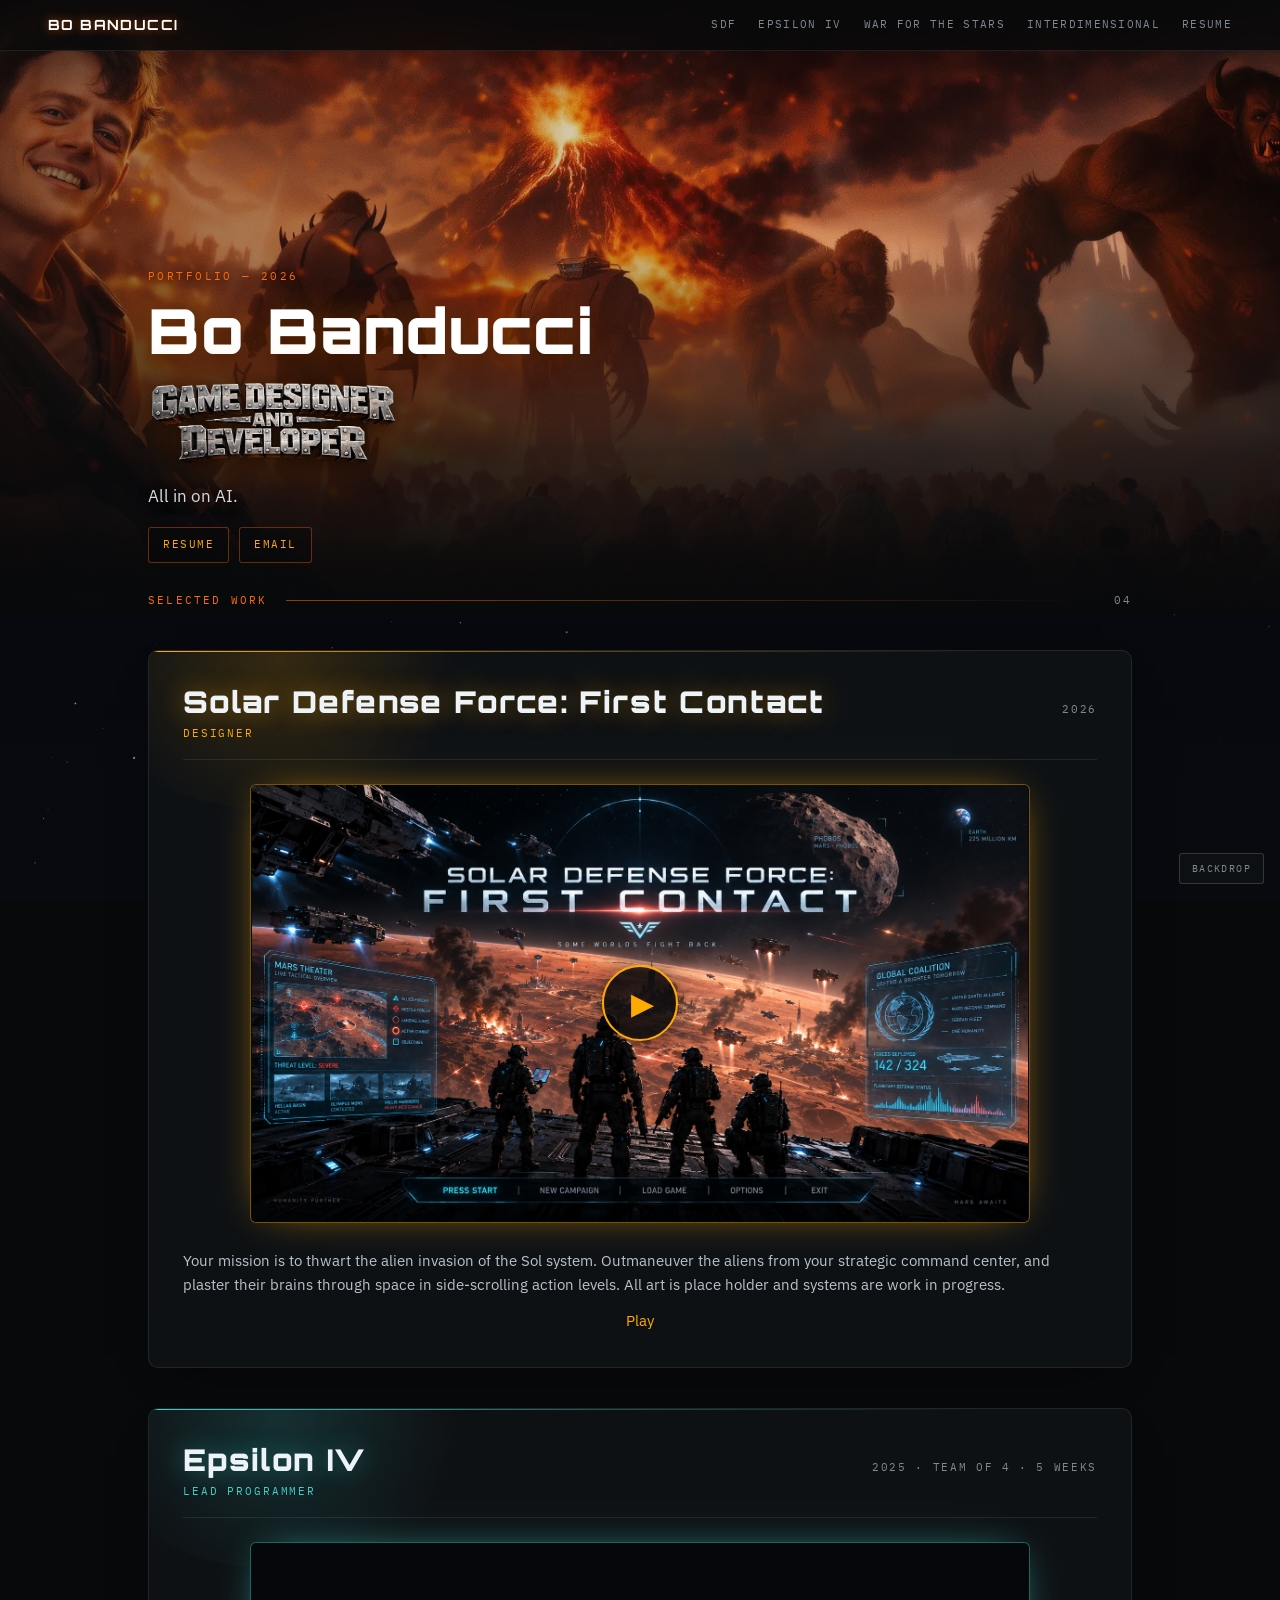
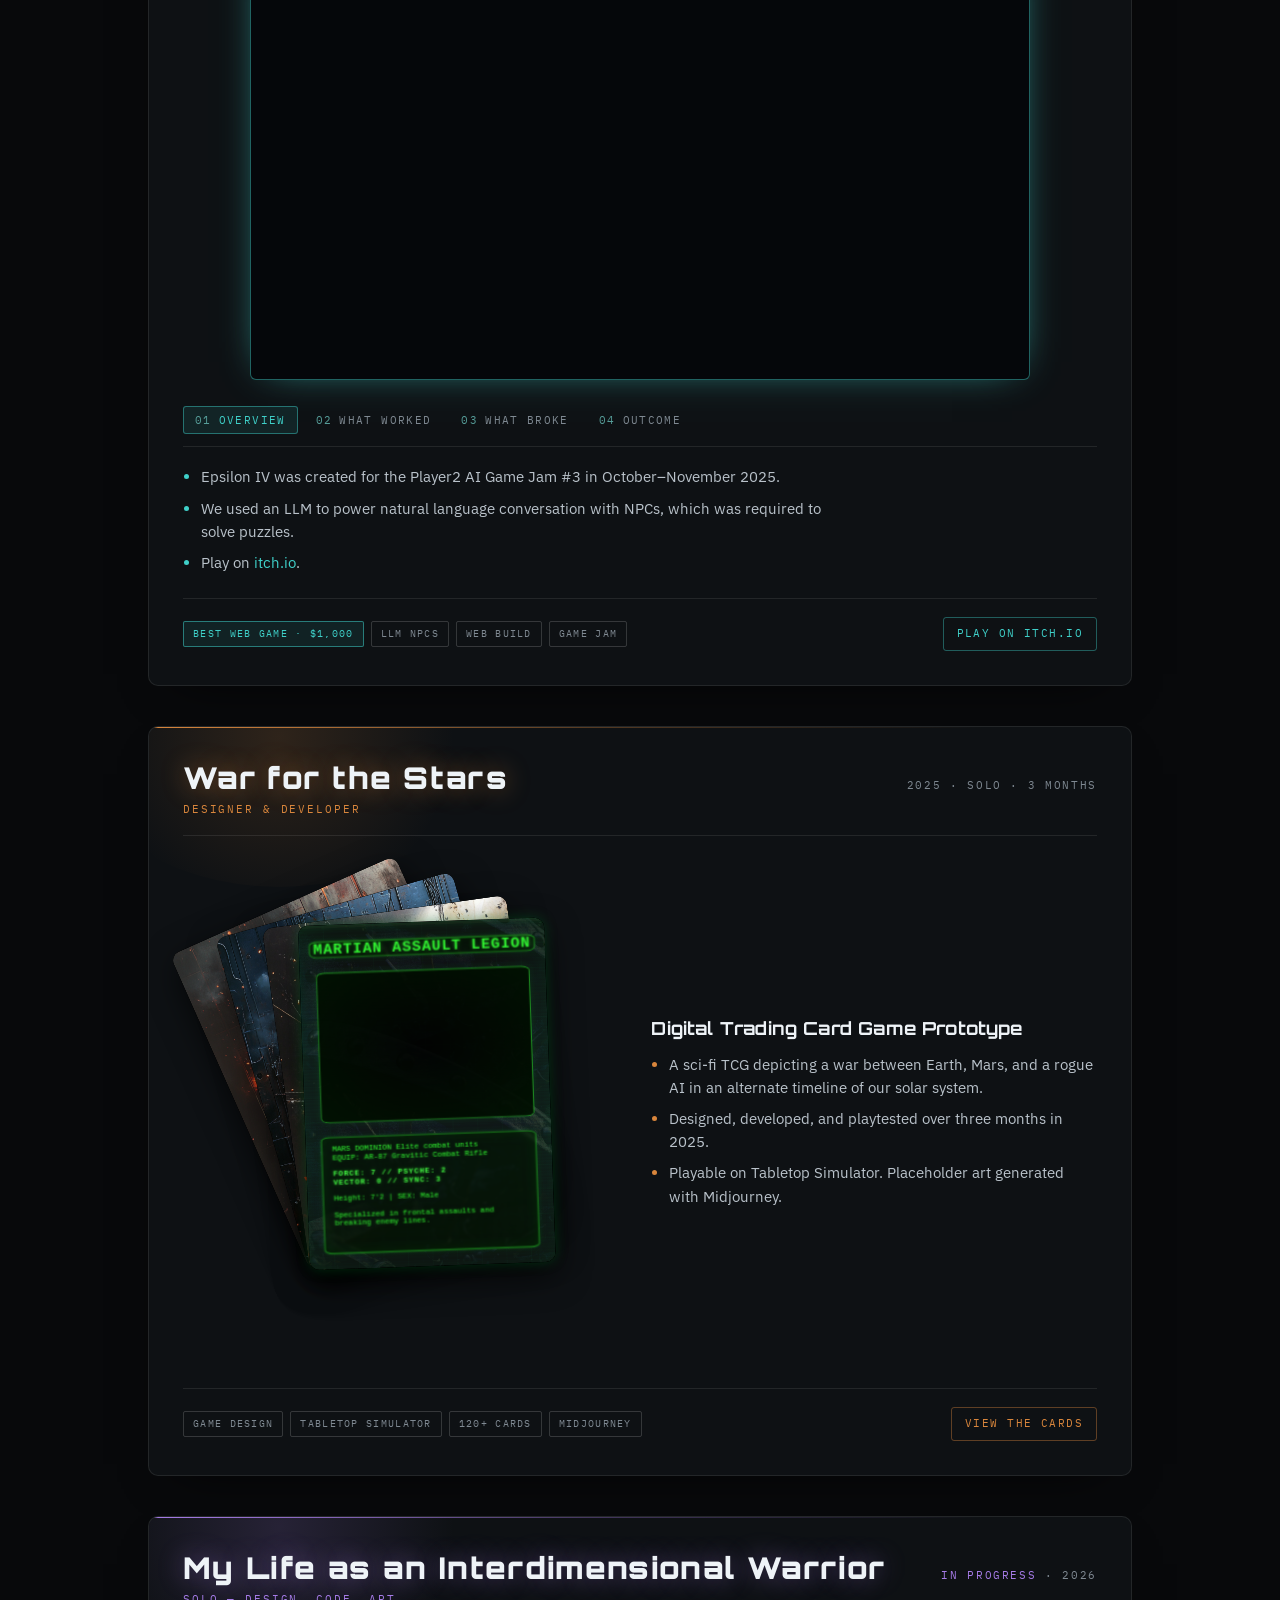
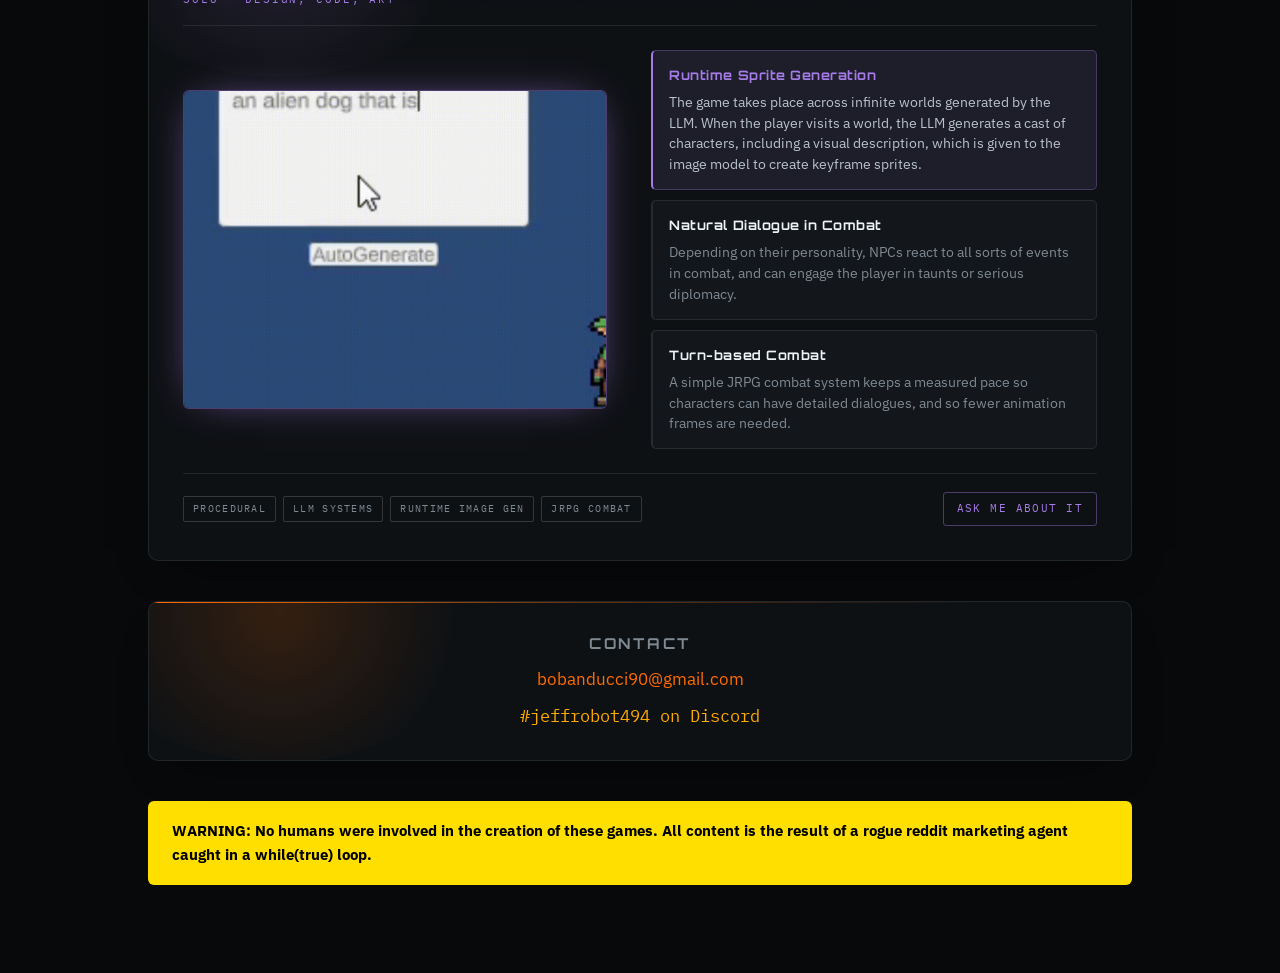
==== index.html @ d9b13e5a "Add SDF to top navigation" ====
<!DOCTYPE html>
<html lang="en">
<head>
<meta charset="UTF-8">
<meta name="viewport" content="width=device-width, initial-scale=1.0">
<title>Bo Banducci — Portfolio 2026</title>
<link rel="preconnect" href="https://fonts.googleapis.com">
<link rel="preconnect" href="https://fonts.gstatic.com" crossorigin>
<link href="https://fonts.googleapis.com/css2?family=IBM+Plex+Mono:wght@400;500&family=IBM+Plex+Sans:wght@400;500;600&family=Orbitron:wght@400;700;900&display=swap" rel="stylesheet">
<link rel="stylesheet" href="mockup.css">
</head>
<body data-bd="stars" data-grain="off">

<!-- backdrop layers (scaffolding — deleted in the real rewrite) -->
<div class="bd bd-base"></div>
<div class="bd bd-pattern"></div>
<canvas class="bd bd-stars" id="bdStars"></canvas>
<div class="bd bd-grain" id="bdGrain"></div>

<nav class="nav">
  <span class="nav-name">BO BANDUCCI</span>
  <ul class="nav-links">
    <li><a href="#solar-defense-force">SDF</a></li>
    <li><a href="#epsilon-iv">Epsilon IV</a></li>
    <li><a href="#war-for-the-stars">War for the Stars</a></li>
    <li><a href="#interdimensional">Interdimensional</a></li>
    <li><a href="resume/resume-scifi.html" target="_blank" rel="noopener">Resume</a></li>
  </ul>
</nav>

<section class="hero">
  <img class="hero-img" src="media/mainbanner.webp"
       alt="Bo Banducci grinning in front of an advancing horde, a volcano erupting behind them">
  <div class="hero-fade"></div>
  <div class="hero-inner">
    <p class="mh-eyebrow">Portfolio — 2026</p>
    <h1 class="mh-name">Bo Banducci</h1>
    <img class="hero-title-art" src="media/projectstitle.png" alt="Game designer and developer">
    <p class="mh-line">All in on AI.</p>
    <div class="mh-links">
      <a href="resume/resume-scifi.html" target="_blank" rel="noopener">Resume</a>
      <a href="mailto:bobanducci90@gmail.com">Email</a>
    </div>
  </div>
</section>

<main class="shell">

    <div class="section-marker">
    <span class="label">Selected work</span>
    <span class="rule"></span>
    <span class="count">04</span>
  </div>

  <!-- ══ Solar Defense Force ════════════════════════════════════ -->
  <article class="pcard pcard--wide" id="solar-defense-force" style="--accent:#FFAA00">
    <div class="pcard-head">
      <div>
        <h2 class="pcard-title">Solar Defense Force: First Contact</h2>
        <p class="pcard-role">Designer</p>
      </div>
      <p class="pcard-meta">2026</p>
    </div>

    <div class="pcard-main">
      <div class="pcard-media">
        <div class="frame frame--video sdf-player">
          <video id="sdfVideo" poster="media/sdf-title.png" preload="none" playsinline controls
                 aria-label="Solar Defense Force: First Contact gameplay">
            <source src="media/xcom-high-run.mp4" type="video/mp4">
            Your browser does not support video. <a href="media/xcom-high-run.mp4">Watch the gameplay video</a>.
          </video>
          <button class="sdf-play" id="sdfPlay" type="button" aria-label="Play Solar Defense Force: First Contact gameplay" hidden>
            <span aria-hidden="true">▶</span>
          </button>
        </div>
        <p id="sdfVideoStatus" role="status"></p>
      </div>
      <div class="pcard-body">
        <p>Your mission is to thwart the alien invasion of the Sol system. Outmaneuver the aliens from your strategic command center, and plaster their brains through space in side-scrolling action levels. All art is place holder and systems are work in progress.
          <a href="https://side-scroller-production-1365.up.railway.app" target="_blank" rel="noopener" style="display:block; margin-top:12px; text-align:center">Play</a>
        </p>
      </div>
    </div>
  </article>

  <!-- ══ Epsilon IV ══════════════════════════════════════════════ -->
  <article class="pcard pcard--wide" id="epsilon-iv" style="--accent:#3fd0c9">
    <div class="pcard-head">
      <div>
        <h2 class="pcard-title">Epsilon IV</h2>
        <p class="pcard-role">Lead Programmer</p>
      </div>
      <p class="pcard-meta">2025 · Team of 4 · 5 weeks</p>
    </div>

    <div class="pcard-main">
      <div class="pcard-media">
        <div class="frame frame--video">
          <iframe src="https://www.youtube-nocookie.com/embed/bU1CztP-2No"
                  title="Epsilon IV trailer"
                  referrerpolicy="strict-origin-when-cross-origin"
                  allow="accelerometer; autoplay; clipboard-write; encrypted-media; gyroscope; picture-in-picture"
                  allowfullscreen></iframe>
        </div>
      </div>

      <div class="pcard-body">
        <div class="tabs" role="tablist" aria-label="Epsilon IV process">
          <button class="tab" role="tab" aria-selected="true"  data-panel="e0"><span class="tab-num">01</span>Overview</button>
          <button class="tab" role="tab" aria-selected="false" data-panel="e1"><span class="tab-num">02</span>What worked</button>
          <button class="tab" role="tab" aria-selected="false" data-panel="e2"><span class="tab-num">03</span>What broke</button>
          <button class="tab" role="tab" aria-selected="false" data-panel="e3"><span class="tab-num">04</span>Outcome</button>
        </div>

        <div class="panels">
          <div class="panel" id="e0" data-active="true" role="tabpanel">
            <ul class="bullets">
              <li>Epsilon IV was created for the Player2 AI Game Jam #3 in October–November 2025.</li>
              <li>We used an LLM to power natural language conversation with NPCs, which was required to solve puzzles.</li>
              <li>Play on <a href="https://bobanducci.itch.io/epsilon-iv" target="_blank" rel="noopener">itch.io</a>.</li>
            </ul>
          </div>
          <div class="panel" id="e1" role="tabpanel">
            <p class="panel-quote">&ldquo;Oh yeah, it's all comin together&rdquo;</p>
            <ul class="bullets">
              <li>On day one we created a game design doc which became the bible for our game.</li>
              <li>There was zero feature creep.</li>
              <li>Daily check-ins kept the vision aligned.</li>
            </ul>
          </div>
          <div class="panel" id="e2" role="tabpanel">
            <p class="panel-quote">&ldquo;You can't sneak away from the aliens once they hear you. So I just run every time.&rdquo;</p>
            <ul class="bullets">
              <li>Feedback from playtesters indicated our stealth gameplay was broken.</li>
              <li>We had no dedicated Game Designer to identify problems early on.</li>
              <li>Our over-ambitious design meant we had little time for revisions.</li>
            </ul>
          </div>
          <div class="panel" id="e3" role="tabpanel">
            <p class="panel-quote">&ldquo;Despite the problems&hellip;&rdquo;</p>
            <ul class="bullets">
              <li>Epsilon IV won &ldquo;Best Web Game&rdquo; and $1000 cash.</li>
              <li>Average time spent in game is over ten minutes.</li>
              <li>We learned lessons about scope and the value of a dedicated Game Designer.</li>
            </ul>
          </div>
        </div>
      </div>
    </div>

    <footer class="pcard-foot">
      <div class="tags">
        <span class="tag tag--win">Best Web Game · $1,000</span>
        <span class="tag">LLM NPCs</span>
        <span class="tag">Web build</span>
        <span class="tag">Game jam</span>
      </div>
      <div class="links">
        <a href="https://bobanducci.itch.io/epsilon-iv" target="_blank" rel="noopener">Play on itch.io</a>
      </div>
    </footer>
  </article>

  <!-- ══ War for the Stars ═══════════════════════════════════════ -->
  <article class="pcard pcard--split" id="war-for-the-stars" style="--accent:#d9863c">
    <div class="pcard-head">
      <div>
        <h2 class="pcard-title">War for the Stars</h2>
        <p class="pcard-role">Designer &amp; Developer</p>
      </div>
      <p class="pcard-meta">2025 · Solo · 3 months</p>
    </div>

    <div class="pcard-main">
      <div class="pcard-media">
        <div class="fan-stage">
          <div class="card-fan">
            <div class="card back-1"><img src="media/back_00.png" class="card-back-image" alt="Card back"></div>
            <div class="card back-2"><img src="media/back_01.png" class="card-back-image" alt="Card back"></div>
            <div class="card back-3"><img src="media/back_02.png" class="card-back-image" alt="Card back"></div>
            <div class="card front">
              <div class="card-border"></div>
              <div class="card-content">
                <div class="monitor-background">
                  <div class="grid"></div>
                  <div class="scanlines"></div>
                  <div class="scan-line"></div>
                  <div class="glow"></div>
                  <div class="noise"></div>
                  <div class="flicker"></div>
                  <div class="horizontal-distortion"></div>

                  <div class="title-box">
                    <div class="title english-text">MARTIAN ASSAULT LEGION</div>
                    <div class="title alien-text">&#8711;&#8743;&#9114;&#8593;&#9014;&#8743;&#8904; &#8743;&#11041;&#11041;&#8743;&#8852;&#8970;&#8593; &#8970;&#926;</div>
                  </div>

                  <div class="image-frame">
                    <video autoplay loop muted playsinline class="card-image">
                      <source src="media/md_00.mp4" type="video/mp4">
                    </video>
                    <div class="image-overlay"></div>
                    <div class="image-scanlines"></div>
                  </div>

                  <div class="text-box">
                    <div class="text-content">
                      <div class="english-text">
                        MARS DOMINION Elite combat units<br>
                        EQUIP: AR-87 Gravitic Combat Rifle<br>
                        <div class="stats">
                          FORCE: 7 // PSYCHE: 2<br>
                          VECTOR: 0 // SYNC: 3
                        </div>
                        Height: 7'2 | SEX: Male<br><br>
                        Specialized in frontal assaults and breaking enemy lines.
                      </div>
                      <div class="alien-text">
                        &#8711;&#8743;&#9114;&#11041; &#9671;&#9116;&#8711;&#9014;&#8904;&#9014;&#9116;&#8904; &#926;&#8970;&#9014;&#8593;&#926; &#9312;&#9116;&#8711;&#10731;&#8743;&#8593; &#8852;&#8904;&#9014;&#11041;<br>
                        &#926;&#9672;&#8852;&#9014;&#9076;: &#8743;&#9114;-&#8734;&#8976; &#10689;&#9114;&#8743;&#8917;&#9014;&#8593;&#9014;&#9312; &#9312;&#9116;&#8711;&#10731;&#8743;&#8593; &#9114;&#9014;&#9108;&#8970;&#926;<br>
                        <div class="stats">
                          &#9108;&#9116;&#9114;&#9312;&#926;: &#8976; // &#9116;&#11045;&#9107;&#9312;&#10727;&#926;: &#10722;<br>
                          &#8917;&#926;&#9312;&#8593;&#9116;&#8721;: &#8984; // &#11045;&#9107;&#8904;&#9312;: &#437;
                        </div>
                        &#10727;&#926;&#9014;&#10689;&#10727;&#8593;: &#8976;'&#10722; | &#11045;&#926;&#10007;: &#8711;&#8743;&#8970;&#926;<br><br>
                        &#11045;&#9076;&#926;&#9312;&#8743;&#8970;&#8970;&#9113;&#926;&#9671; &#9014;&#8904; &#9108;&#8711;&#9116;&#8804;&#8743;&#8970; &#8743;&#11041;&#11041;&#8743;&#8852;&#8970;&#8593;&#11045;.
                      </div>
                    </div>
                  </div>
                </div>
              </div>
            </div>
          </div>
        </div>
      </div>

      <div class="pcard-body">
        <p class="panel-quote">Digital Trading Card Game Prototype</p>
        <ul class="bullets" style="margin-top:12px">
          <li>A sci-fi TCG depicting a war between Earth, Mars, and a rogue AI in an alternate timeline of our solar system.</li>
          <li>Designed, developed, and playtested over three months in 2025.</li>
          <li>Playable on Tabletop Simulator. Placeholder art generated with Midjourney.</li>
        </ul>
      </div>
    </div>

    <footer class="pcard-foot">
      <div class="tags">
        <span class="tag">Game design</span>
        <span class="tag">Tabletop Simulator</span>
        <span class="tag">120+ cards</span>
        <span class="tag">Midjourney</span>
      </div>
      <div class="links">
        <a href="https://jeffrobot494.github.io/war-for-the-stars-cards/index.html" target="_blank" rel="noopener">View the cards</a>
      </div>
    </footer>
  </article>

  <!-- ══ Interdimensional Warrior ════════════════════════════════ -->
  <article class="pcard pcard--split" id="interdimensional" style="--accent:#a67ce8">
    <div class="pcard-head">
      <div>
        <h2 class="pcard-title">My Life as an Interdimensional Warrior</h2>
        <p class="pcard-role">Solo — design, code, art</p>
      </div>
      <p class="pcard-meta"><span class="wip">In progress</span> · 2026</p>
    </div>

    <div class="pcard-main">
      <div class="pcard-media">
        <div class="frame">
          <div class="swap" id="idSwap">
            <img src="media/gif01.gif" alt="Runtime sprite generation" data-active="true">
            <img src="media/gif02.gif" alt="Natural dialogue in combat">
            <img src="media/gif03.gif" alt="Turn-based combat">
          </div>
        </div>
      </div>

      <div class="pcard-body">
        <div class="picks" id="idPicks">
          <button class="pick" aria-selected="true" data-i="0">
            <h3>Runtime Sprite Generation</h3>
            <p>The game takes place across infinite worlds generated by the LLM. When the player visits a world, the LLM generates a cast of characters, including a visual description, which is given to the image model to create keyframe sprites.</p>
          </button>
          <button class="pick" aria-selected="false" data-i="1">
            <h3>Natural Dialogue in Combat</h3>
            <p>Depending on their personality, NPCs react to all sorts of events in combat, and can engage the player in taunts or serious diplomacy.</p>
          </button>
          <button class="pick" aria-selected="false" data-i="2">
            <h3>Turn-based Combat</h3>
            <p>A simple JRPG combat system keeps a measured pace so characters can have detailed dialogues, and so fewer animation frames are needed.</p>
          </button>
        </div>
      </div>
    </div>

    <footer class="pcard-foot">
      <div class="tags">
        <span class="tag">Procedural</span>
        <span class="tag">LLM systems</span>
        <span class="tag">Runtime image gen</span>
        <span class="tag">JRPG combat</span>
      </div>
      <div class="links">
        <a href="mailto:bobanducci90@gmail.com">Ask me about it</a>
      </div>
    </footer>
  </article>

  <!-- ══ Contact ═════════════════════════════════════════════════ -->
  <article class="pcard contact" id="contact">
    <h2>Contact</h2>
    <p><a href="mailto:bobanducci90@gmail.com">bobanducci90@gmail.com</a></p>
    <p class="discord">#jeffrobot494 on Discord</p>
  </article>

  <footer class="creation-warning">
    WARNING: No humans were involved in the creation of these games. All content is the result of a rogue reddit marketing agent caught in a while(true) loop.
  </footer>

</main>

<!-- backdrop switcher (scaffolding — deleted in the real rewrite) -->
<div class="switcher" id="switcher" data-open="false">
  <div class="switcher-body">
    <button data-bd="void"      aria-pressed="false">01 · Void</button>
    <button data-bd="deepfield" aria-pressed="false">02 · Deep field</button>
    <button data-bd="grid"      aria-pressed="false">03 · Technical grid</button>
    <button data-bd="stars"     aria-pressed="true">04 · Starfield</button>
    <button data-bd="nebula"    aria-pressed="false">05 · Nebula wash</button>
    <button data-bd="accent"    aria-pressed="false">06 · Accent wash</button>
    <hr>
    <button id="grainToggle" aria-pressed="false">Film grain</button>
  </div>
  <button class="switcher-toggle" id="switcherToggle">Backdrop</button>
</div>

<script src="mockup.js"></script>
</body>
</html>
---- mockup.css ----
/* =====================================================================
   MOCKUP — "cards on void"
   Project bands converted to discrete cards floating on a dark ground.
   Standalone: does NOT load styles.css. The .card-fan block near the
   bottom is lifted verbatim from styles.css so War for the Stars keeps
   its real CRT card.
   ===================================================================== */

:root {
  /* ground + surfaces */
  --void:      #08090b;
  --surface:   #0e1114;
  --surface-2: #13171c;
  --hairline:  rgba(255, 255, 255, .085);
  --hairline-2:rgba(255, 255, 255, .16);

  /* type colours */
  --head:      #eef3f7;
  --text:      #b9c2ca;
  --text-dim:  #7f8992;

  /* site chrome (Bo's existing identity) */
  --brand:     #FF6B00;
  --brand-lt:  #FFAA00;

  /* per-project accent — every .pcard overrides this inline */
  --accent:    #FF6B00;

  --f-disp: 'Orbitron', 'IBM Plex Sans', system-ui, sans-serif;
  --f-body: 'IBM Plex Sans', 'Segoe UI', system-ui, -apple-system, sans-serif;
  --f-mono: 'IBM Plex Mono', ui-monospace, 'SF Mono', Consolas, monospace;

  --gutter: clamp(16px, 4vw, 48px);
  --radius: 10px;
}

.creation-warning {
  background: #ffdf00;
  color: #000;
  font-weight: 700;
  padding: 18px 24px;
  border-radius: 6px;
  line-height: 1.6;
}

* { margin: 0; padding: 0; box-sizing: border-box; }

html { scroll-behavior: smooth; scroll-padding-top: 88px; }

body {
  background: var(--void);
  color: var(--text);
  font-family: var(--f-body);
  font-size: 15px;
  line-height: 1.6;
  -webkit-font-smoothing: antialiased;
  min-height: 100vh;
}

a { color: var(--accent); text-decoration: none; }
a:hover { color: #fff; text-shadow: 0 0 12px var(--accent); }
:focus-visible { outline: 2px solid var(--brand-lt); outline-offset: 3px; }

/* ── Backdrop layers ───────────────────────────────────────────────
   Scaffolding for step two. Delete .bd-* and the switcher in the
   real rewrite once a backdrop is chosen.                          */
.bd { position: fixed; inset: 0; z-index: 0; pointer-events: none; }
.bd-base { background: var(--void); }

body[data-bd="grid"] .bd-pattern,
body[data-bd="blueprint"] .bd-pattern {
  background-image:
    linear-gradient(rgba(198, 222, 235, .055) 1px, transparent 1px),
    linear-gradient(90deg, rgba(198, 222, 235, .055) 1px, transparent 1px);
  background-size: 64px 64px;
}
body[data-bd="deepfield"] .bd-base {
  background: linear-gradient(180deg, #10131a 0%, #08090b 55%, #0c0a10 100%);
}
body[data-bd="nebula"] .bd-base {
  background:
    radial-gradient(72% 56% at 18% 12%, rgba(58, 74, 150, .32), transparent 70%),
    radial-gradient(62% 52% at 86% 74%, rgba(26, 112, 122, .24), transparent 70%),
    #07080b;
}
body[data-bd="accent"] .bd-base {
  background:
    radial-gradient(88% 62% at 50% 0%,
      color-mix(in oklab, var(--page-accent, #FF6B00) 20%, transparent),
      transparent 72%),
    #08090b;
  transition: background 600ms ease;
}
body[data-bd="stars"] .bd-base {
  background: linear-gradient(180deg, #05060a 0%, #080a10 100%);
}
.bd-stars { opacity: 0; transition: opacity .35s; }
body[data-bd="stars"] .bd-stars { opacity: 1; }

.bd-grain { opacity: 0; mix-blend-mode: overlay; transition: opacity .25s; }
body[data-grain="on"] .bd-grain { opacity: .45; }


/* ── Hero ──────────────────────────────────────────────────────── */
.hero {
  position: relative;
  z-index: 1;
  width: 100%;
  min-height: clamp(430px, 68vh, 640px);
  display: flex;
  align-items: flex-end;
  overflow: hidden;
  margin-bottom: -34px;
}

.hero-img {
  position: absolute;
  inset: 0;
  width: 100%;
  height: 100%;
  object-fit: cover;
  object-position: 18% 40%;
}

/* top scrim keeps the nav legible; bottom fade dissolves into the void
   so the first card looks like it emerges from the image */
.hero-fade {
  position: absolute;
  inset: 0;
  background:
    linear-gradient(180deg,
      rgba(8, 9, 11, .72) 0%,
      rgba(8, 9, 11, .10) 16%,
      rgba(8, 9, 11, .12) 40%,
      rgba(8, 9, 11, .78) 74%,
      rgba(8, 9, 11, .97) 92%,
      var(--void) 100%),
    linear-gradient(90deg,
      rgba(8, 9, 11, .34) 0%,
      transparent 55%);
}

.hero-inner {
  position: relative;
  z-index: 1;
  width: 100%;
  max-width: 1080px;
  margin: 0 auto;
  padding: 0 var(--gutter) clamp(30px, 5.5vh, 58px);
  display: flex;
  flex-direction: column;
  gap: 13px;
}

.hero .mh-name { text-shadow: 0 0 34px rgba(255, 107, 0, .5), 0 4px 26px rgba(0, 0, 0, .85); }
.hero .mh-line { text-shadow: 0 2px 12px rgba(0, 0, 0, .9); color: #d6dde3; }
.hero .mh-eyebrow { text-shadow: 0 2px 10px rgba(0, 0, 0, .9); }
.hero .mh-links a { background: rgba(8, 9, 11, .5); backdrop-filter: blur(3px); }

/* ── "Projects" marker, using the original title art ───────────── */
.hero-title-art {
  width: clamp(170px, 26vw, 250px);
  height: auto;
  margin: 2px 0 4px;
  filter: drop-shadow(0 3px 14px rgba(0, 0, 0, .85))
          drop-shadow(0 0 22px rgba(255, 107, 0, .3));
}

.section-marker {
  display: flex;
  align-items: center;
  gap: 18px;
  padding: 6px 0 0;
}
.section-marker .label,
.section-marker .count {
  font-family: var(--f-mono);
  font-size: 11px;
  letter-spacing: .2em;
  text-transform: uppercase;
  color: var(--brand);
  white-space: nowrap;
}
.section-marker .count { color: var(--text-dim); }
.section-marker .rule {
  flex: 1 1 auto;
  height: 1px;
  background: linear-gradient(90deg, rgba(255, 107, 0, .55), rgba(255, 107, 0, 0));
}

@media (max-width: 560px) {
  .hero { min-height: 62vh; }
  .hero-img { object-position: 26% 38%; }
}

/* ── Nav ───────────────────────────────────────────────────────── */
.nav {
  position: fixed;
  inset: 0 0 auto 0;
  z-index: 50;
  display: flex;
  align-items: center;
  justify-content: space-between;
  gap: 24px;
  padding: 14px var(--gutter);
  background: rgba(8, 9, 11, .78);
  backdrop-filter: blur(12px);
  border-bottom: 1px solid var(--hairline);
}

.nav-name {
  font-family: var(--f-disp);
  font-weight: 700;
  font-size: 14px;
  letter-spacing: .1em;
  color: #fff;
  text-shadow: 0 0 10px rgba(255, 107, 0, .6);
  white-space: nowrap;
}

.nav-links {
  display: flex;
  gap: 22px;
  list-style: none;
  font-family: var(--f-mono);
  font-size: 11px;
  letter-spacing: .12em;
  text-transform: uppercase;
}
.nav-links a { color: var(--text-dim); }
.nav-links a:hover { color: var(--brand-lt); text-shadow: none; }

/* ── Page shell ────────────────────────────────────────────────── */
.shell {
  position: relative;
  z-index: 1;
  max-width: 1080px;
  margin: 0 auto;
  padding: 8px var(--gutter) 88px;
  display: flex;
  flex-direction: column;
  gap: 40px;
}

/* ── Masthead ──────────────────────────────────────────────────── */
.masthead {
  display: flex;
  flex-direction: column;
  gap: 14px;
  padding-bottom: 8px;
}

.mh-eyebrow {
  font-family: var(--f-mono);
  font-size: 11px;
  letter-spacing: .22em;
  text-transform: uppercase;
  color: var(--brand);
}

.mh-name {
  font-family: var(--f-disp);
  font-weight: 900;
  font-size: clamp(34px, 6.5vw, 62px);
  line-height: 1;
  letter-spacing: .02em;
  color: #fff;
  text-shadow: 0 0 24px rgba(255, 107, 0, .35);
  text-wrap: balance;
}

.mh-line {
  max-width: 46ch;
  font-size: 17px;
  color: var(--text);
}

.mh-links {
  display: flex;
  flex-wrap: wrap;
  gap: 10px;
  margin-top: 4px;
}

.mh-links a {
  font-family: var(--f-mono);
  font-size: 11px;
  letter-spacing: .14em;
  text-transform: uppercase;
  color: var(--brand-lt);
  border: 1px solid rgba(255, 107, 0, .38);
  border-radius: 3px;
  padding: 8px 14px;
  transition: background .2s, color .2s, border-color .2s;
}
.mh-links a:hover {
  background: rgba(255, 107, 0, .13);
  border-color: var(--brand);
  color: #fff;
  text-shadow: none;
}

/* ── Project card ──────────────────────────────────────────────── */
.pcard {
  position: relative;
  background: var(--surface);
  border: 1px solid var(--hairline);
  border-radius: var(--radius);
  padding: clamp(20px, 3vw, 34px);
  display: flex;
  flex-direction: column;
  gap: 24px;
  overflow: hidden;
  transition: border-color .35s, box-shadow .35s;
  box-shadow: 0 18px 50px -30px #000;
}

/* accent rule along the top edge */
.pcard::before {
  content: '';
  position: absolute;
  inset: 0 0 auto 0;
  height: 1px;
  background: linear-gradient(90deg,
    var(--accent) 0%,
    color-mix(in oklab, var(--accent) 35%, transparent) 45%,
    transparent 85%);
}

/* accent bloom bleeding off the top-left corner */
.pcard::after {
  content: '';
  position: absolute;
  top: -140px;
  left: -80px;
  width: 420px;
  height: 300px;
  border-radius: 50%;
  background: radial-gradient(circle,
    color-mix(in oklab, var(--accent) 16%, transparent) 0%,
    transparent 68%);
  pointer-events: none;
}

.pcard:hover {
  border-color: color-mix(in oklab, var(--accent) 34%, transparent);
  box-shadow: 0 18px 50px -30px #000,
              0 0 44px -24px color-mix(in oklab, var(--accent) 70%, transparent);
}

.pcard > * { position: relative; z-index: 1; }

/* card header */
.pcard-head {
  display: flex;
  align-items: baseline;
  justify-content: space-between;
  gap: 16px;
  flex-wrap: wrap;
  padding-bottom: 16px;
  border-bottom: 1px solid var(--hairline);
}

.pcard-title {
  font-family: var(--f-disp);
  font-weight: 900;
  font-size: clamp(21px, 3vw, 30px);
  letter-spacing: .045em;
  line-height: 1.12;
  color: var(--head);
  text-shadow: 0 0 26px color-mix(in oklab, var(--accent) 45%, transparent);
  text-wrap: balance;
}

.pcard-role {
  font-family: var(--f-mono);
  font-size: 11px;
  letter-spacing: .17em;
  text-transform: uppercase;
  color: var(--accent);
  margin-top: 7px;
}

.pcard-meta {
  font-family: var(--f-mono);
  font-size: 11px;
  letter-spacing: .15em;
  text-transform: uppercase;
  color: var(--text-dim);
  white-space: nowrap;
}
.pcard-meta .wip { color: var(--accent); }

/* main region: split = media beside text, wide = media above text */
.pcard--split .pcard-main {
  display: grid;
  grid-template-columns: minmax(0, 1fr) minmax(0, 1.05fr);
  gap: clamp(24px, 4vw, 44px);
  align-items: center;
}
.pcard--wide .pcard-main {
  display: flex;
  flex-direction: column;
  gap: 26px;
}

.pcard-media { display: flex; justify-content: center; min-width: 0; }

.frame {
  width: 100%;
  border: 1px solid color-mix(in oklab, var(--accent) 46%, transparent);
  border-radius: 6px;
  overflow: hidden;
  background: #05070a;
  box-shadow: 0 0 40px -18px var(--accent);
}
.frame--video { aspect-ratio: 16 / 9; }
.sdf-player { position: relative; }
#solar-defense-force .pcard-media { flex-direction: column; }
.sdf-player #sdfVideo { object-fit: contain; }
.sdf-play {
  position: absolute;
  inset: 50% auto auto 50%;
  transform: translate(-50%, -50%);
  width: 76px;
  height: 76px;
  border: 2px solid var(--accent);
  border-radius: 50%;
  background: rgba(8, 9, 11, .85);
  color: var(--accent);
  font-size: 30px;
  padding-left: 5px;
  cursor: pointer;
  box-shadow: 0 0 28px rgba(0, 0, 0, .6);
}
.sdf-play:hover { background: var(--accent); color: var(--void); }
#sdfVideoStatus:not(:empty) { margin-top: 12px; }
.frame iframe, .frame img, .frame video {
  display: block;
  width: 100%;
  height: 100%;
  border: 0;
  object-fit: cover;
}

/* card footer: tags + links */
.pcard-foot {
  display: flex;
  align-items: center;
  justify-content: space-between;
  gap: 16px;
  flex-wrap: wrap;
  padding-top: 18px;
  border-top: 1px solid var(--hairline);
}

.tags { display: flex; flex-wrap: wrap; gap: 7px; }
.tag {
  font-family: var(--f-mono);
  font-size: 10px;
  letter-spacing: .13em;
  text-transform: uppercase;
  color: var(--text-dim);
  border: 1px solid var(--hairline-2);
  border-radius: 2px;
  padding: 4px 9px;
}
.tag--win {
  color: var(--accent);
  border-color: color-mix(in oklab, var(--accent) 52%, transparent);
  background: color-mix(in oklab, var(--accent) 9%, transparent);
}

.links { display: flex; flex-wrap: wrap; gap: 8px; }
.links a {
  font-family: var(--f-mono);
  font-size: 11px;
  letter-spacing: .13em;
  text-transform: uppercase;
  color: var(--accent);
  border: 1px solid color-mix(in oklab, var(--accent) 40%, transparent);
  border-radius: 3px;
  padding: 7px 13px;
  transition: background .2s, color .2s;
}
.links a:hover {
  background: color-mix(in oklab, var(--accent) 16%, transparent);
  color: #fff;
  text-shadow: none;
}

/* ── Tabbed process panels (Epsilon IV) ────────────────────────── */
.tabs {
  display: flex;
  flex-wrap: wrap;
  gap: 6px;
  border-bottom: 1px solid var(--hairline);
  padding-bottom: 12px;
}
.tab {
  font-family: var(--f-mono);
  font-size: 10.5px;
  letter-spacing: .13em;
  text-transform: uppercase;
  color: var(--text-dim);
  background: none;
  border: 1px solid transparent;
  border-radius: 3px;
  padding: 6px 11px;
  cursor: pointer;
  transition: color .2s, background .2s, border-color .2s;
}
.tab:hover { color: var(--text); }
.tab[aria-selected="true"] {
  color: var(--accent);
  border-color: color-mix(in oklab, var(--accent) 45%, transparent);
  background: color-mix(in oklab, var(--accent) 10%, transparent);
}
.tab-num { color: color-mix(in oklab, var(--accent) 60%, #555); margin-right: 7px; }

.panels { padding-top: 18px; }
.panel { display: none; }
.panel[data-active="true"] { display: flex; flex-direction: column; gap: 12px; }

.panel-quote {
  font-family: var(--f-disp);
  font-weight: 700;
  font-size: clamp(15px, 2vw, 18px);
  line-height: 1.35;
  letter-spacing: .01em;
  color: var(--head);
  text-wrap: balance;
}

.bullets {
  display: flex;
  flex-direction: column;
  gap: 8px;
  padding-left: 18px;
  max-width: 72ch;
}
.bullets li { color: var(--text); font-size: 14.5px; }
.bullets li::marker { color: var(--accent); }

/* ── Selectable rows driving a media carousel (Interdimensional) ── */
.picks { display: flex; flex-direction: column; gap: 10px; }

.pick {
  text-align: left;
  background: var(--surface-2);
  border: 1px solid var(--hairline);
  border-left: 2px solid var(--hairline);
  border-radius: 5px;
  padding: 14px 16px;
  cursor: pointer;
  font: inherit;
  color: inherit;
  transition: border-color .25s, background .25s, transform .25s;
}
.pick:hover { border-color: var(--hairline-2); transform: translateX(2px); }
.pick[aria-selected="true"] {
  border-color: color-mix(in oklab, var(--accent) 30%, transparent);
  border-left-color: var(--accent);
  background: color-mix(in oklab, var(--accent) 8%, var(--surface-2));
}
.pick h3 {
  font-family: var(--f-disp);
  font-weight: 700;
  font-size: 13px;
  letter-spacing: .04em;
  color: var(--head);
  margin-bottom: 6px;
}
.pick[aria-selected="true"] h3 { color: var(--accent); }
.pick p { font-size: 13.5px; color: var(--text-dim); line-height: 1.55; }
.pick[aria-selected="true"] p { color: var(--text); }

.swap { position: relative; width: 100%; aspect-ratio: 4 / 3; }
.swap img {
  position: absolute;
  inset: 0;
  width: 100%;
  height: 100%;
  object-fit: cover;
  opacity: 0;
  transition: opacity .3s;
}
.swap img[data-active="true"] { opacity: 1; }

/* ── Contact ───────────────────────────────────────────────────── */
.contact {
  --accent: var(--brand);
  text-align: center;
  padding: 30px;
  gap: 10px;
  align-items: center;
}
.contact h2 {
  font-family: var(--f-disp);
  font-weight: 700;
  font-size: 15px;
  letter-spacing: .18em;
  text-transform: uppercase;
  color: var(--text-dim);
}
.contact p { font-size: 17px; color: var(--text); }
.contact .discord { font-family: var(--f-mono); color: var(--brand-lt); }

/* ── Backdrop switcher (mockup scaffolding only) ───────────────── */
.switcher {
  position: fixed;
  right: 16px;
  bottom: 16px;
  z-index: 90;
  display: flex;
  flex-direction: column;
  align-items: flex-end;
  gap: 8px;
  font-family: var(--f-mono);
}
.switcher-toggle {
  font-family: var(--f-mono);
  font-size: 10px;
  letter-spacing: .14em;
  text-transform: uppercase;
  color: var(--text-dim);
  background: rgba(14, 17, 20, .94);
  border: 1px solid var(--hairline-2);
  border-radius: 3px;
  padding: 8px 12px;
  cursor: pointer;
  backdrop-filter: blur(8px);
}
.switcher-toggle:hover { color: #fff; }
.switcher-body {
  display: none;
  flex-direction: column;
  gap: 5px;
  background: rgba(14, 17, 20, .96);
  border: 1px solid var(--hairline-2);
  border-radius: 4px;
  padding: 10px;
  backdrop-filter: blur(8px);
  max-width: 210px;
}
.switcher[data-open="true"] .switcher-body { display: flex; }
.switcher-body button {
  font-family: var(--f-mono);
  font-size: 10.5px;
  letter-spacing: .1em;
  text-transform: uppercase;
  text-align: left;
  color: var(--text-dim);
  background: none;
  border: 1px solid transparent;
  border-radius: 2px;
  padding: 6px 9px;
  cursor: pointer;
}
.switcher-body button:hover { color: var(--text); }
.switcher-body button[aria-pressed="true"] {
  color: #08090b;
  background: var(--brand-lt);
  border-color: var(--brand-lt);
}
.switcher-body hr { border: 0; border-top: 1px solid var(--hairline); margin: 3px 0; }

/* ── Responsive ────────────────────────────────────────────────── */
@media (max-width: 820px) {
  .pcard--split .pcard-main { grid-template-columns: 1fr; }
  .nav-links { gap: 14px; font-size: 10px; }
  .nav-name { font-size: 12px; }
  .shell { gap: 28px; }
  .card-fan { transform: scale(.86); transform-origin: top center; margin-bottom: -60px; }
}
@media (max-width: 560px) {
  .nav { flex-direction: column; align-items: flex-start; gap: 8px; }

  .pcard-foot { flex-direction: column; align-items: flex-start; }
}

@media (prefers-reduced-motion: reduce) {
  html { scroll-behavior: auto; }
  *, *::before, *::after {
    animation-duration: .001ms !important;
    animation-iteration-count: 1 !important;
    transition-duration: .001ms !important;
  }
}

/* ===== Lifted verbatim from styles.css: the War for the Stars CRT card ===== */
/* Card Fan Styles */
.card-fan {
    position: relative;
    width: 300px;
    height: 420px;
}

.card-fan .card {
    width: 300px;
    height: 420px;
    position: absolute;
    top: 0;
    left: 0;
    border-radius: 12px;
    box-shadow: 0 0 15px rgba(0, 150, 50, 0.3), 0 15px 40px rgba(0, 0, 0, 0.7);
    overflow: hidden;
    background-color: #000;
    transform-origin: bottom left;
}

.card-fan .card.back-1,
.card-fan .card.back-2,
.card-fan .card.back-3 {
    box-shadow: 0 15px 40px rgba(0, 0, 0, 0.7);
    border: none;
}

.card-fan .card.back-1 {
    transform: rotate(-24deg);
    z-index: 1;
}

.card-fan .card.back-2 {
    transform: rotate(-16deg);
    z-index: 2;
}

.card-fan .card.back-3 {
    transform: rotate(-8deg);
    z-index: 3;
}

.card-fan .card.front {
    transform: rotate(-2deg);
    z-index: 4;
}

.card-back-image {
    width: 100%;
    height: 100%;
    object-fit: cover;
    border-radius: 12px;
}

.card-fan .card-content {
    position: absolute;
    top: 0;
    left: 0;
    width: 100%;
    height: 100%;
    z-index: 20;
}

.card-fan .card-border {
    position: absolute;
    top: 0;
    left: 0;
    width: 100%;
    height: 100%;
    background: url("media/md_02.png");
    background-size: cover;
    background-position: center;
    opacity: 0.9;
    z-index: 6;
    pointer-events: none;
    border-radius: 12px;
    filter: brightness(0.5) contrast(1.2) hue-rotate(20deg) saturate(1.5);
    box-shadow: inset 0 0 20px rgba(0, 100, 0, 0.4);
}

.card-fan .monitor-background {
    width: 100%;
    height: 100%;
    background: linear-gradient(to bottom, rgba(0,0,0,0.7) 0%, rgba(4,20,20,0.6) 30%, rgba(4,20,20,0.6) 70%, rgba(0,0,0,0.7) 100%);
    position: relative;
    overflow: hidden;
    border-radius: 12px;
}

.card-fan .scan-line {
    position: absolute;
    width: 100%;
    height: 4px;
    background: rgba(100, 200, 100, 0.1);
    animation: scan 6s linear infinite;
    box-shadow: 0 0 8px rgba(0, 150, 50, 0.2);
}

.card-fan .scanlines {
    position: absolute;
    top: 0;
    left: 0;
    width: 100%;
    height: 100%;
    background: linear-gradient(to bottom, transparent 0%, rgba(0, 0, 0, 0.2) 50%, transparent 51%, rgba(0, 0, 0, 0.2) 100%);
    background-size: 100% 8px;
    z-index: 2;
}

.card-fan .glow {
    position: absolute;
    top: 0;
    left: 0;
    width: 100%;
    height: 100%;
    box-shadow: inset 0 0 60px rgba(0, 100, 50, 0.3);
    z-index: 1;
}

.card-fan .title-box {
    position: absolute;
    top: 20px;
    left: 50%;
    transform: translateX(-50%) rotateX(4deg) scale(1.02);
    width: 90%;
    height: 20px;
    border: 1px solid #2a2;
    border-radius: 10px/5px;
    background: rgba(0, 20, 0, 0.6);
    display: flex;
    justify-content: center;
    align-items: center;
    z-index: 10;
    box-shadow: 0 0 10px rgba(0, 150, 50, 0.2), inset 0 0 8px rgba(0, 80, 0, 0.2);
    backdrop-filter: blur(1px);
    overflow: hidden;
}

.card-fan .title {
    color: #3f3;
    font-size: 18px;
    font-weight: bold;
    text-align: center;
    width: 100%;
    text-shadow: 0 0 5px rgba(50, 150, 50, 0.6), 0 0 10px rgba(0, 100, 0, 0.3);
    letter-spacing: 1px;
    text-transform: uppercase;
    font-family: "Courier New", monospace;
    position: relative;
    z-index: 1;
    filter: blur(0.3px);
    opacity: 0.95;
}

.card-fan .image-frame {
    position: absolute;
    top: 60px;
    left: 50%;
    transform: translateX(-50%) rotateX(4deg) scale(1.02);
    width: 85%;
    height: 180px;
    border: 1px solid #2a2;
    border-radius: 10px/5px;
    overflow: hidden;
    z-index: 10;
    box-shadow: 0 0 10px rgba(0, 150, 50, 0.2), inset 0 0 15px rgba(0, 80, 0, 0.2);
    background: rgba(0, 20, 0, 0.4);
}

.card-fan .card-image {
    width: 100%;
    height: 100%;
    object-fit: cover;
    filter: brightness(0.9) contrast(1.1) sepia(0.1) hue-rotate(20deg) blur(0.2px);
    opacity: 0.85;
    background-color: #000;
}

.card-fan video.card-image {
    position: absolute;
    top: 0;
    left: 0;
    width: 100%;
    height: 100%;
    object-fit: cover;
}

.card-fan .image-overlay {
    position: absolute;
    top: 0;
    left: 0;
    width: 100%;
    height: 100%;
    background: radial-gradient(ellipse at center, rgba(0,50,0,0) 0%, rgba(0,50,0,0.3) 100%);
    z-index: 11;
    pointer-events: none;
}

.card-fan .text-box {
    position: absolute;
    top: 260px;
    left: 50%;
    width: 85%;
    height: 140px;
    border: 1px solid #2a2;
    border-radius: 10px/5px;
    background: rgba(0, 20, 0, 0.6);
    padding: 10px 12px;
    box-sizing: border-box;
    z-index: 10;
    box-shadow: 0 0 10px rgba(0, 150, 50, 0.2), inset 0 0 15px rgba(0, 80, 0, 0.3);
    backdrop-filter: blur(1px);
    transform: translateX(-50%) rotateX(5deg) scale(1.03);
    overflow: hidden;
}

.card-fan .text-content {
    color: #3f3;
    font-size: 9px;
    line-height: 1.1;
    text-shadow: 0 0 5px rgba(50, 150, 50, 0.4);
    font-family: "Courier New", monospace;
}

.card-fan .stats {
    margin: 8px 0;
    font-size: 9px;
    color: #4f4;
    font-weight: bold;
    letter-spacing: 1px;
    text-shadow: 0 0 5px rgba(50, 150, 50, 0.6);
    line-height: 1.3;
}

.card-fan .grid {
    position: absolute;
    top: 0;
    left: 0;
    width: 100%;
    height: 100%;
    background: linear-gradient(rgba(0, 100, 50, 0.05) 1px, transparent 1px), linear-gradient(90deg, rgba(0, 100, 50, 0.05) 1px, transparent 1px);
    background-size: 30px 30px;
    z-index: 1;
}

.card-fan .flicker {
    position: absolute;
    top: 0;
    left: 0;
    width: 100%;
    height: 100%;
    background: rgba(255, 255, 255, 0.05);
    z-index: 4;
    animation: flicker 3s infinite;
    pointer-events: none;
}

.card-fan .noise {
    position: absolute;
    top: 0;
    left: 0;
    width: 100%;
    height: 100%;
    background-image: url('[data-uri]');
    opacity: 0.05;
    z-index: 3;
    pointer-events: none;
}

.card-fan .horizontal-distortion {
    position: absolute;
    top: 0;
    left: 0;
    width: 100%;
    height: 100%;
    z-index: 5;
    animation: horizontalDistortion 7s infinite;
    pointer-events: none;
}

.card-fan .image-scanlines {
    position: absolute;
    top: 0;
    left: 0;
    width: 100%;
    height: 100%;
    background: linear-gradient(to bottom, rgba(0, 0, 0, 0.2) 0%, rgba(0, 0, 0, 0) 50%, rgba(0, 0, 0, 0.2) 100%);
    background-size: 100% 4px;
    z-index: 3;
    pointer-events: none;
}

.card-fan .english-text {
    display: block;
}

.card-fan .alien-text {
    display: none;
}

.card-fan .card.front {
    animation: cardGlitch 10s infinite;
}

@keyframes scan {
    0% { top: -5%; }
    100% { top: 105%; }
}

@keyframes flicker {
    0%, 100% { opacity: 0; }
    5% { opacity: 0.1; }
    10% { opacity: 0; }
    15% { opacity: 0.3; }
    20% { opacity: 0; }
    52% { opacity: 0.5; }
    54% { opacity: 0; }
    97% { opacity: 0.3; }
    99% { opacity: 0; }
}

@keyframes horizontalDistortion {
    0%, 100% { transform: skewX(0); }
    20.1% { transform: skewX(2deg); }
    20.2% { transform: skewX(0); }
    40.1% { transform: skewX(-2deg); }
    40.2% { transform: skewX(0); }
}

@keyframes cardGlitch {
    0%, 100% { transform: rotate(-2deg) translateX(0); }
    47% { transform: rotate(-2deg) translateX(0); }
    47.1% { transform: rotate(-2deg) translateX(4px); }
    47.2% { transform: rotate(-2deg) translateX(-2px); }
    47.3% { transform: rotate(-2deg) translateX(0); }
    82% { transform: rotate(-2deg) translateX(0); }
    82.1% { transform: rotate(-2deg) translateX(-5px); }
    82.15% { transform: rotate(-2deg) translateX(3px); }
    82.2% { transform: rotate(-2deg) translateX(0); }
}

/* card fan sits in a fixed-size box so the flex parent can centre it */
.card-fan { flex: 0 0 auto; margin: 10px auto 30px; }

/* the fan is drawn 300x420 and rotates leftward past its own box —
   scale it down and shift it right so it clears the card's clip */
.fan-stage { width: 100%; display: flex; justify-content: center; padding: 18px 0 26px; }
.fan-stage .card-fan { transform: scale(.82); margin-left: 100px; }
@media (max-width: 820px) {
  .fan-stage .card-fan { transform: scale(.72); margin-left: 78px; }
}

/* a 16:9 trailer at full card width dwarfs everything else — cap it */
.pcard--wide .frame--video { max-width: 780px; margin: 0 auto; }
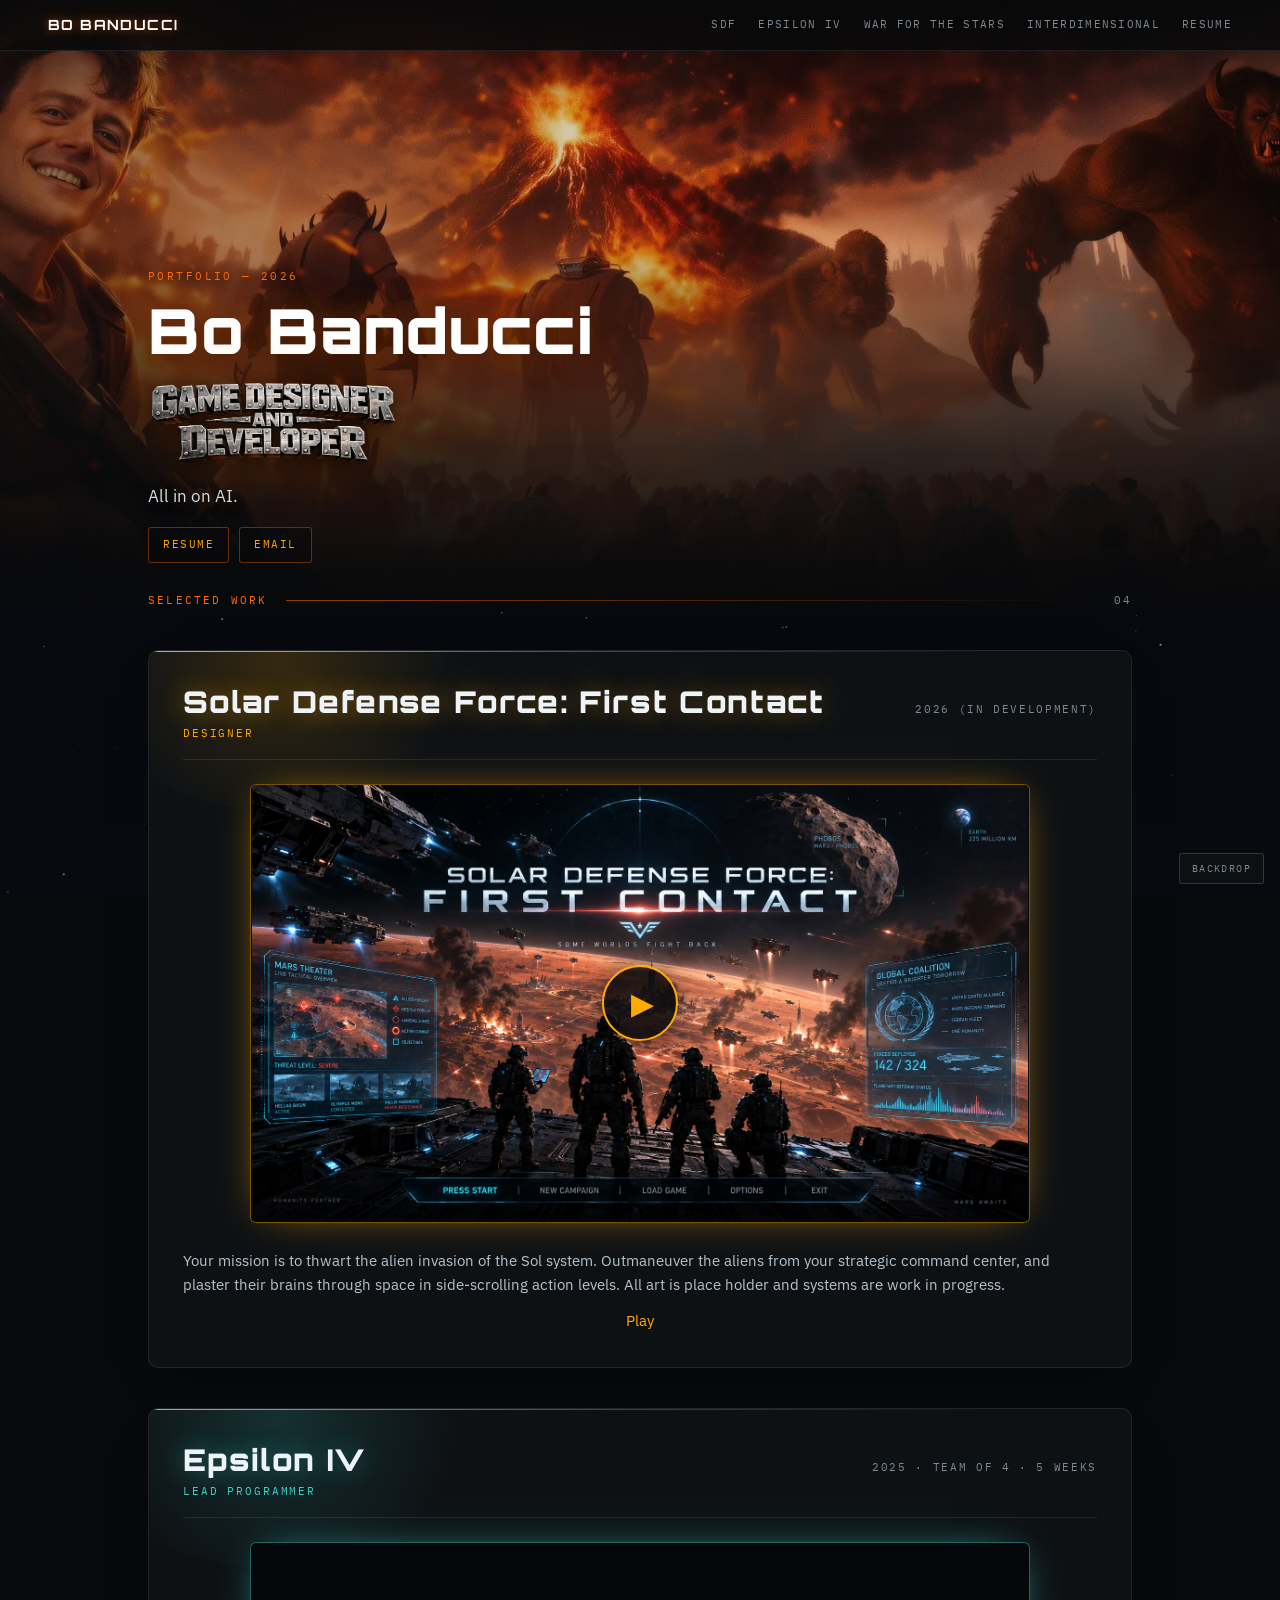
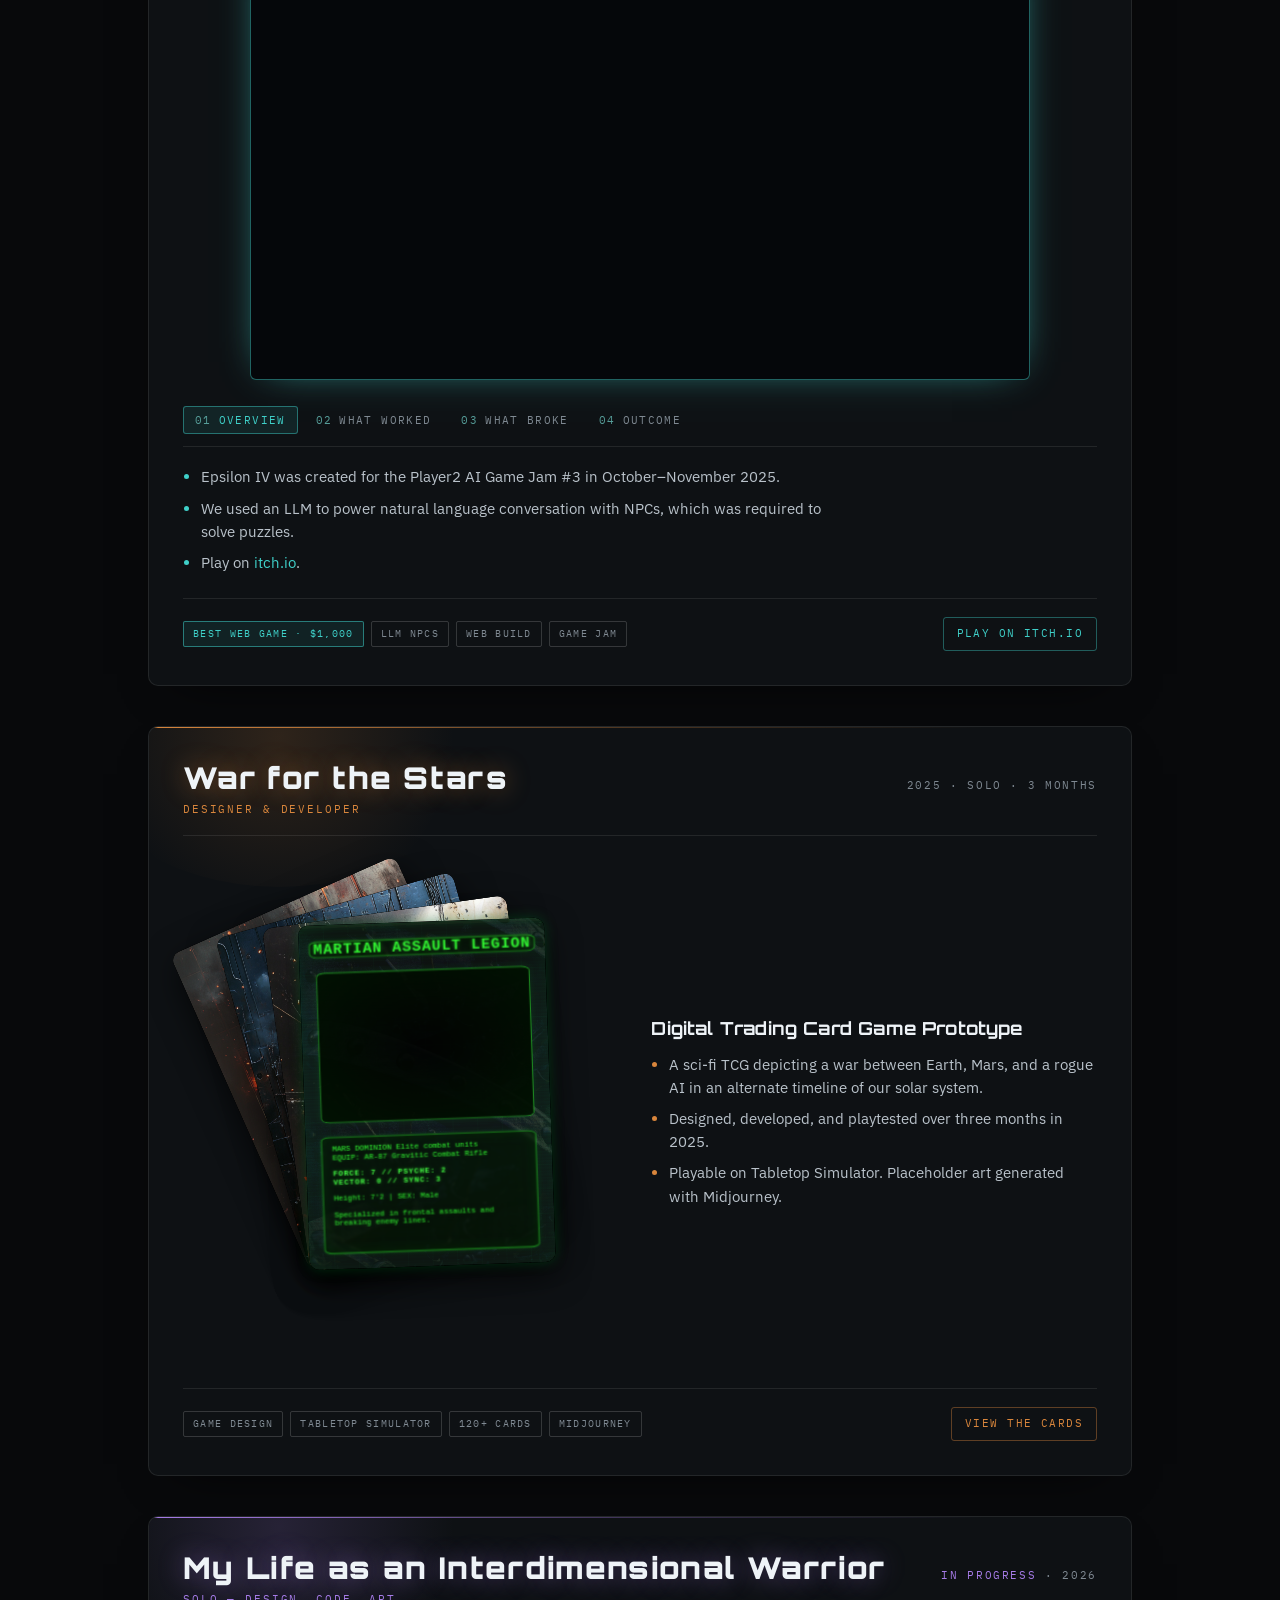
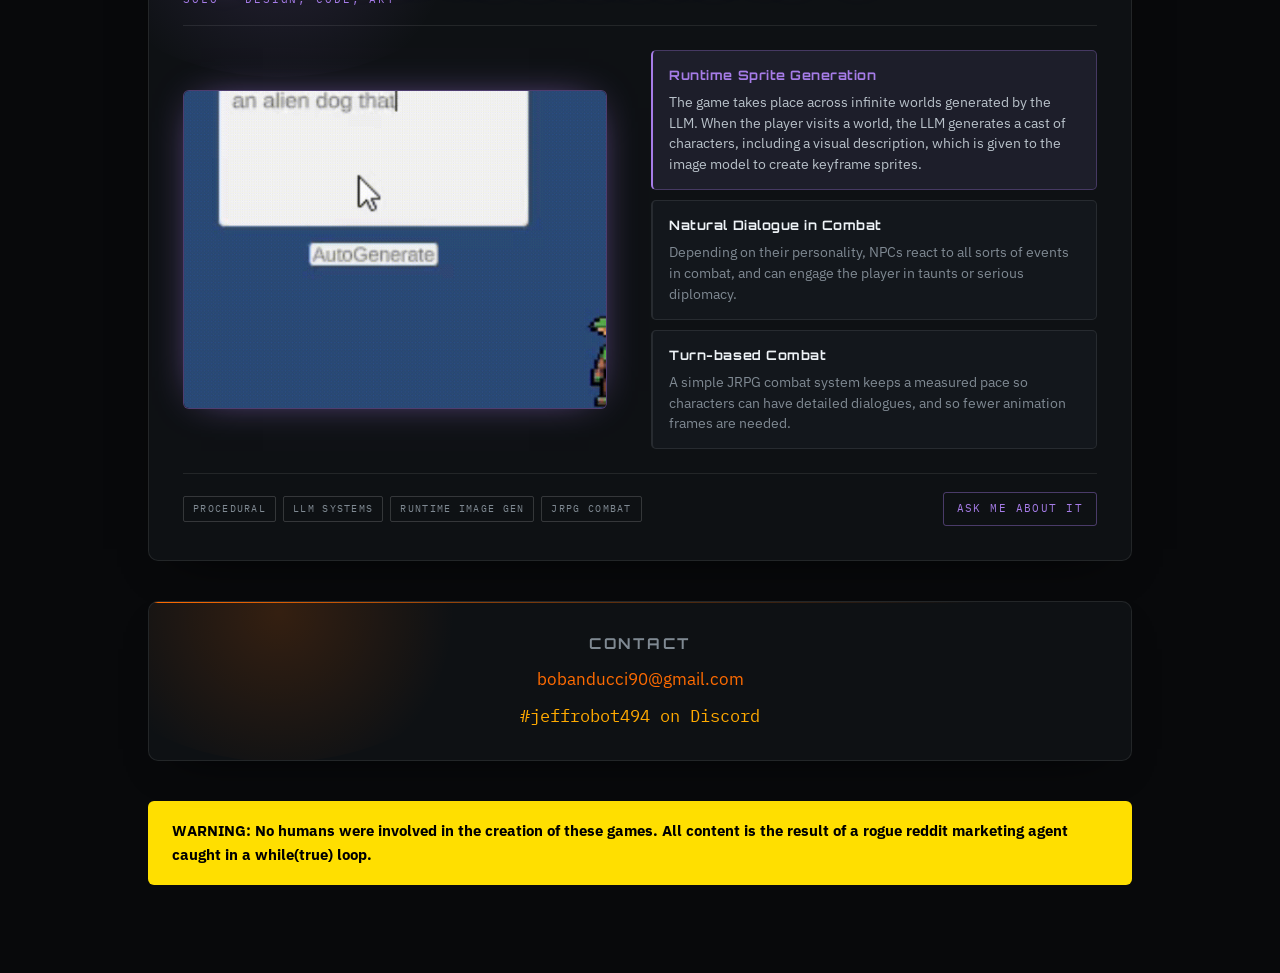
==== commit ee28a7b2: "Mark SDF as in development" ====
--- a/index.html
+++ b/index.html
@@ -59,7 +59,7 @@
         <h2 class="pcard-title">Solar Defense Force: First Contact</h2>
         <p class="pcard-role">Designer</p>
       </div>
-      <p class="pcard-meta">2026</p>
+      <p class="pcard-meta">2026 (in development)</p>
     </div>
 
     <div class="pcard-main">
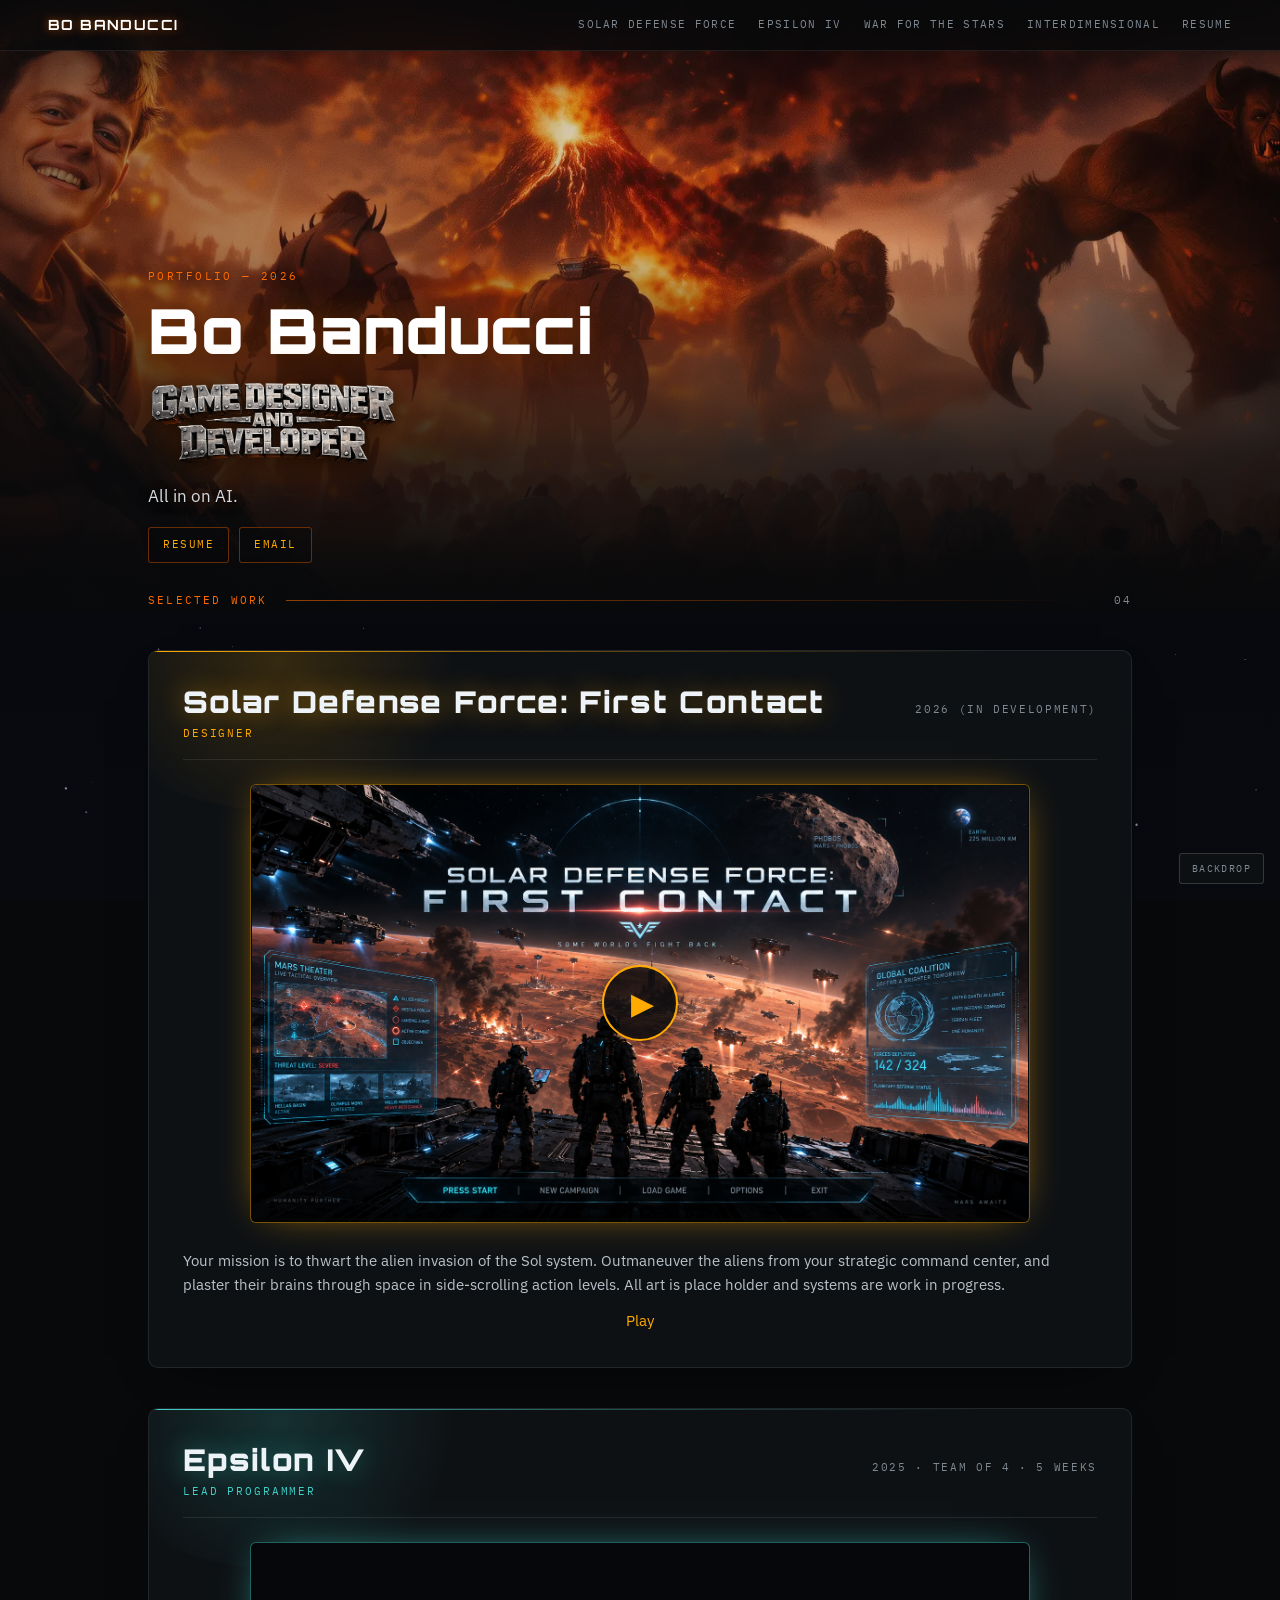
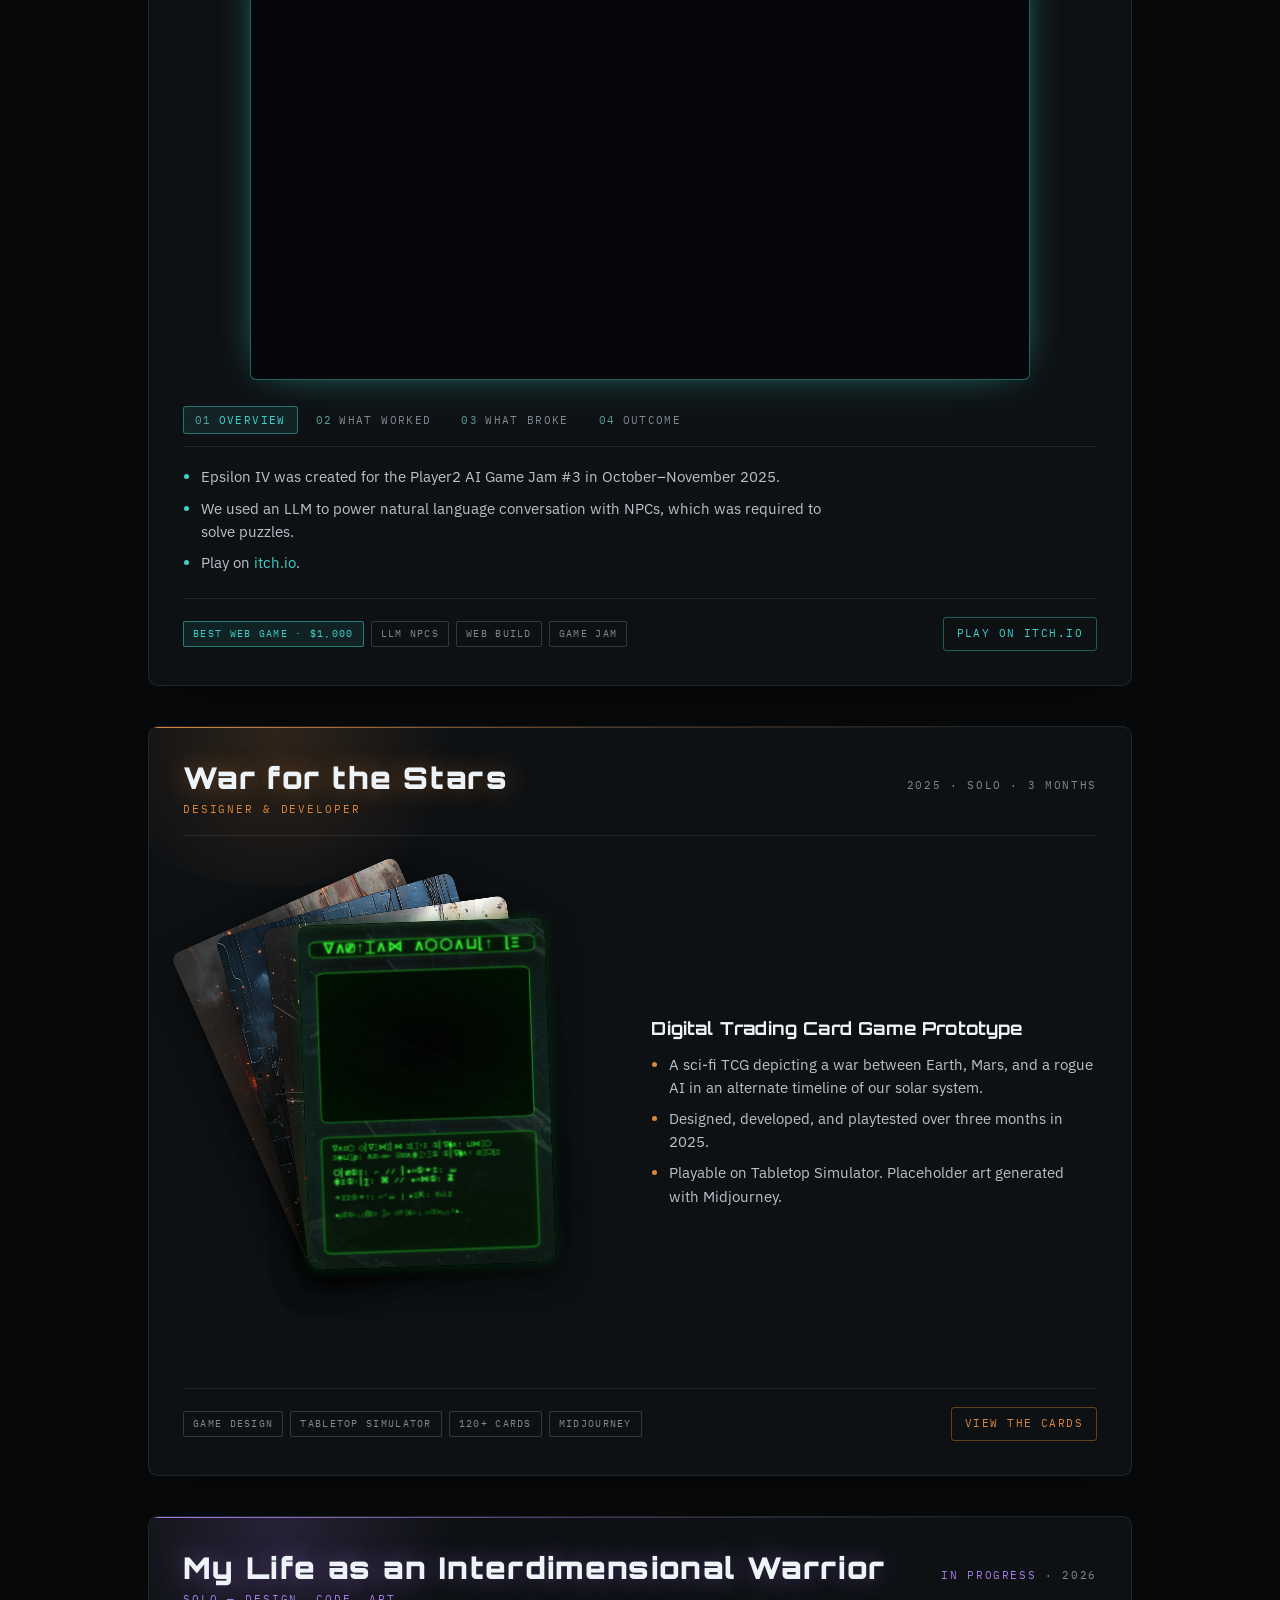
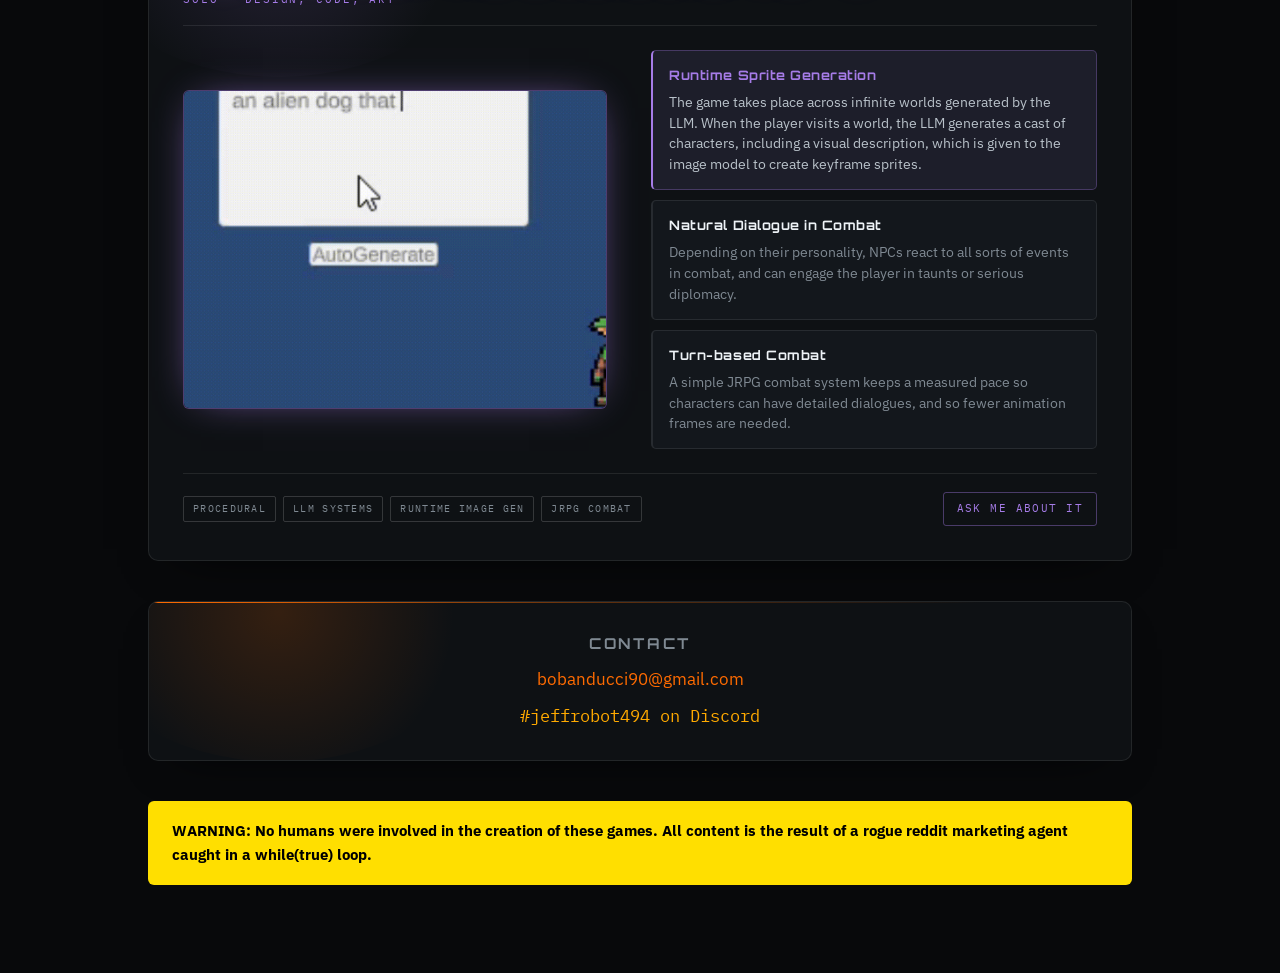
==== commit d6103527: "Use full Solar Defense Force navigation label" ====
--- a/index.html
+++ b/index.html
@@ -20,7 +20,7 @@
 <nav class="nav">
   <span class="nav-name">BO BANDUCCI</span>
   <ul class="nav-links">
-    <li><a href="#solar-defense-force">SDF</a></li>
+    <li><a href="#solar-defense-force">Solar Defense Force</a></li>
     <li><a href="#epsilon-iv">Epsilon IV</a></li>
     <li><a href="#war-for-the-stars">War for the Stars</a></li>
     <li><a href="#interdimensional">Interdimensional</a></li>
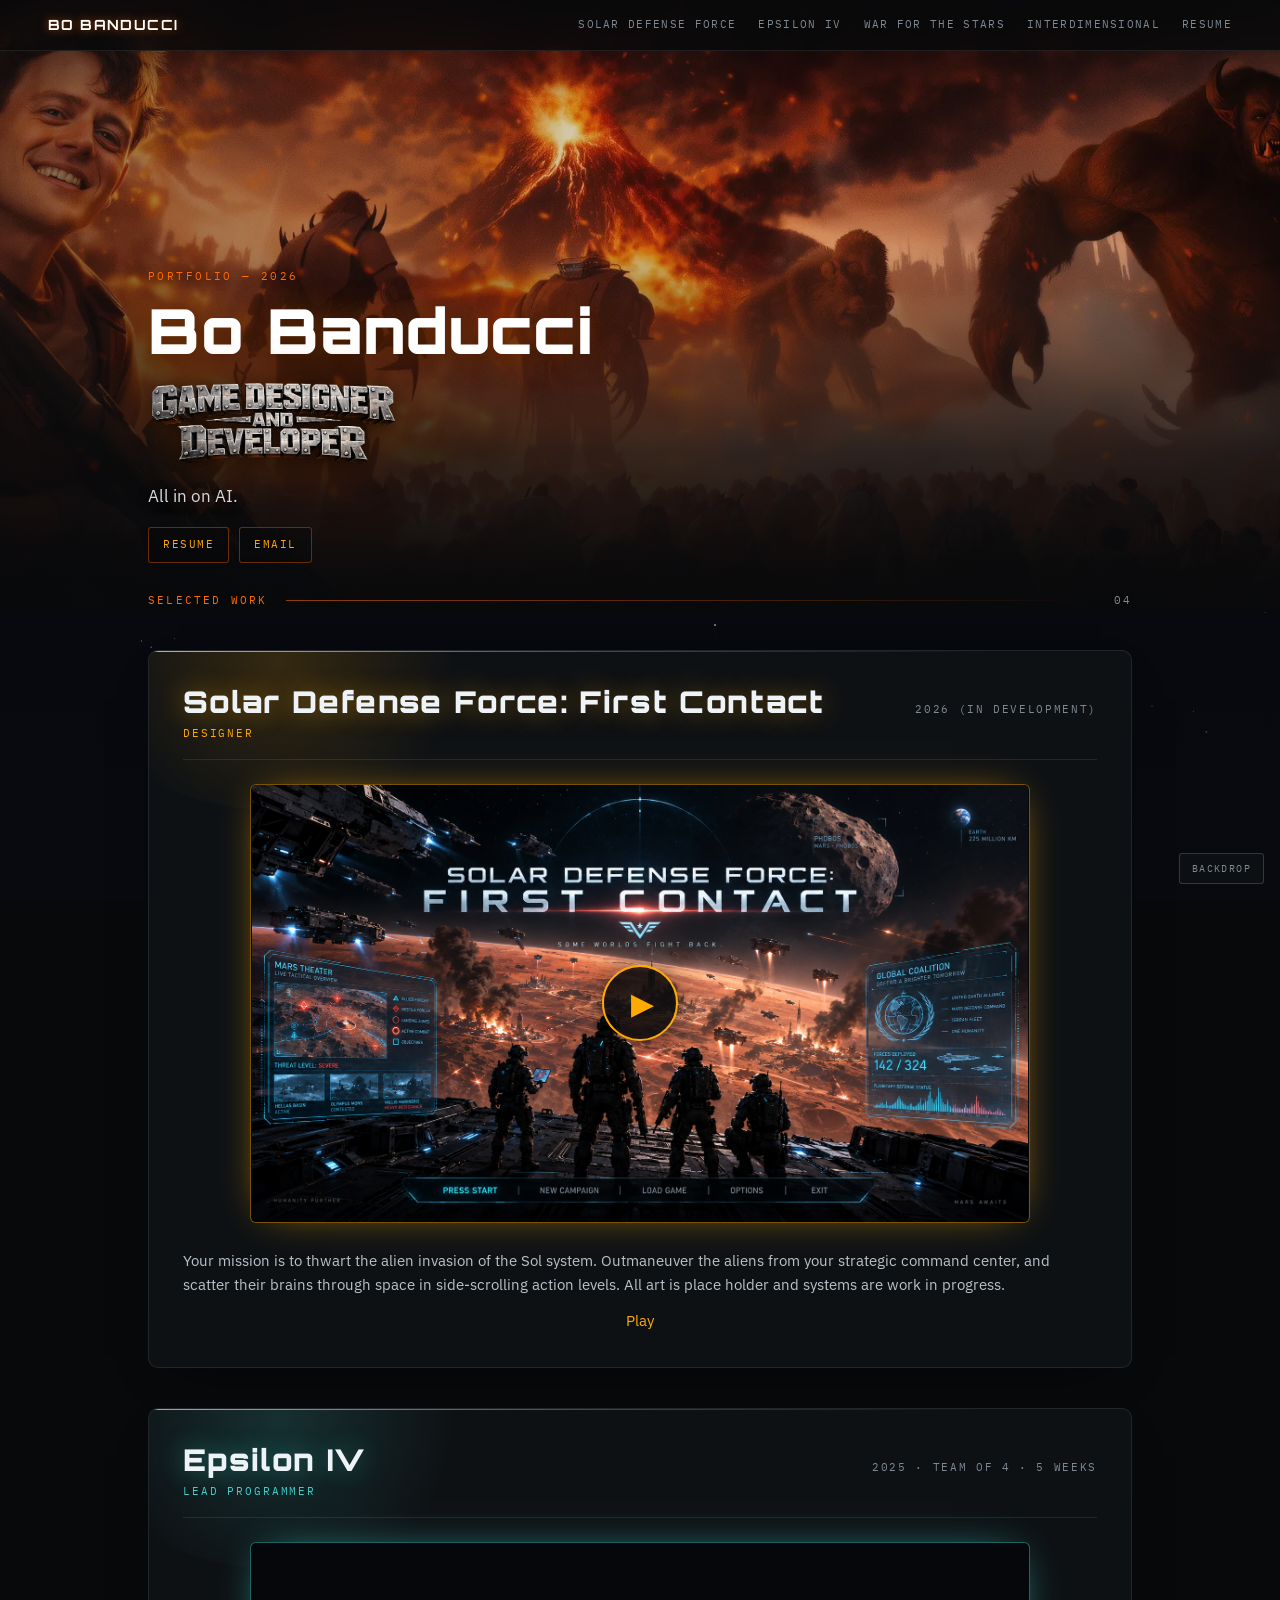
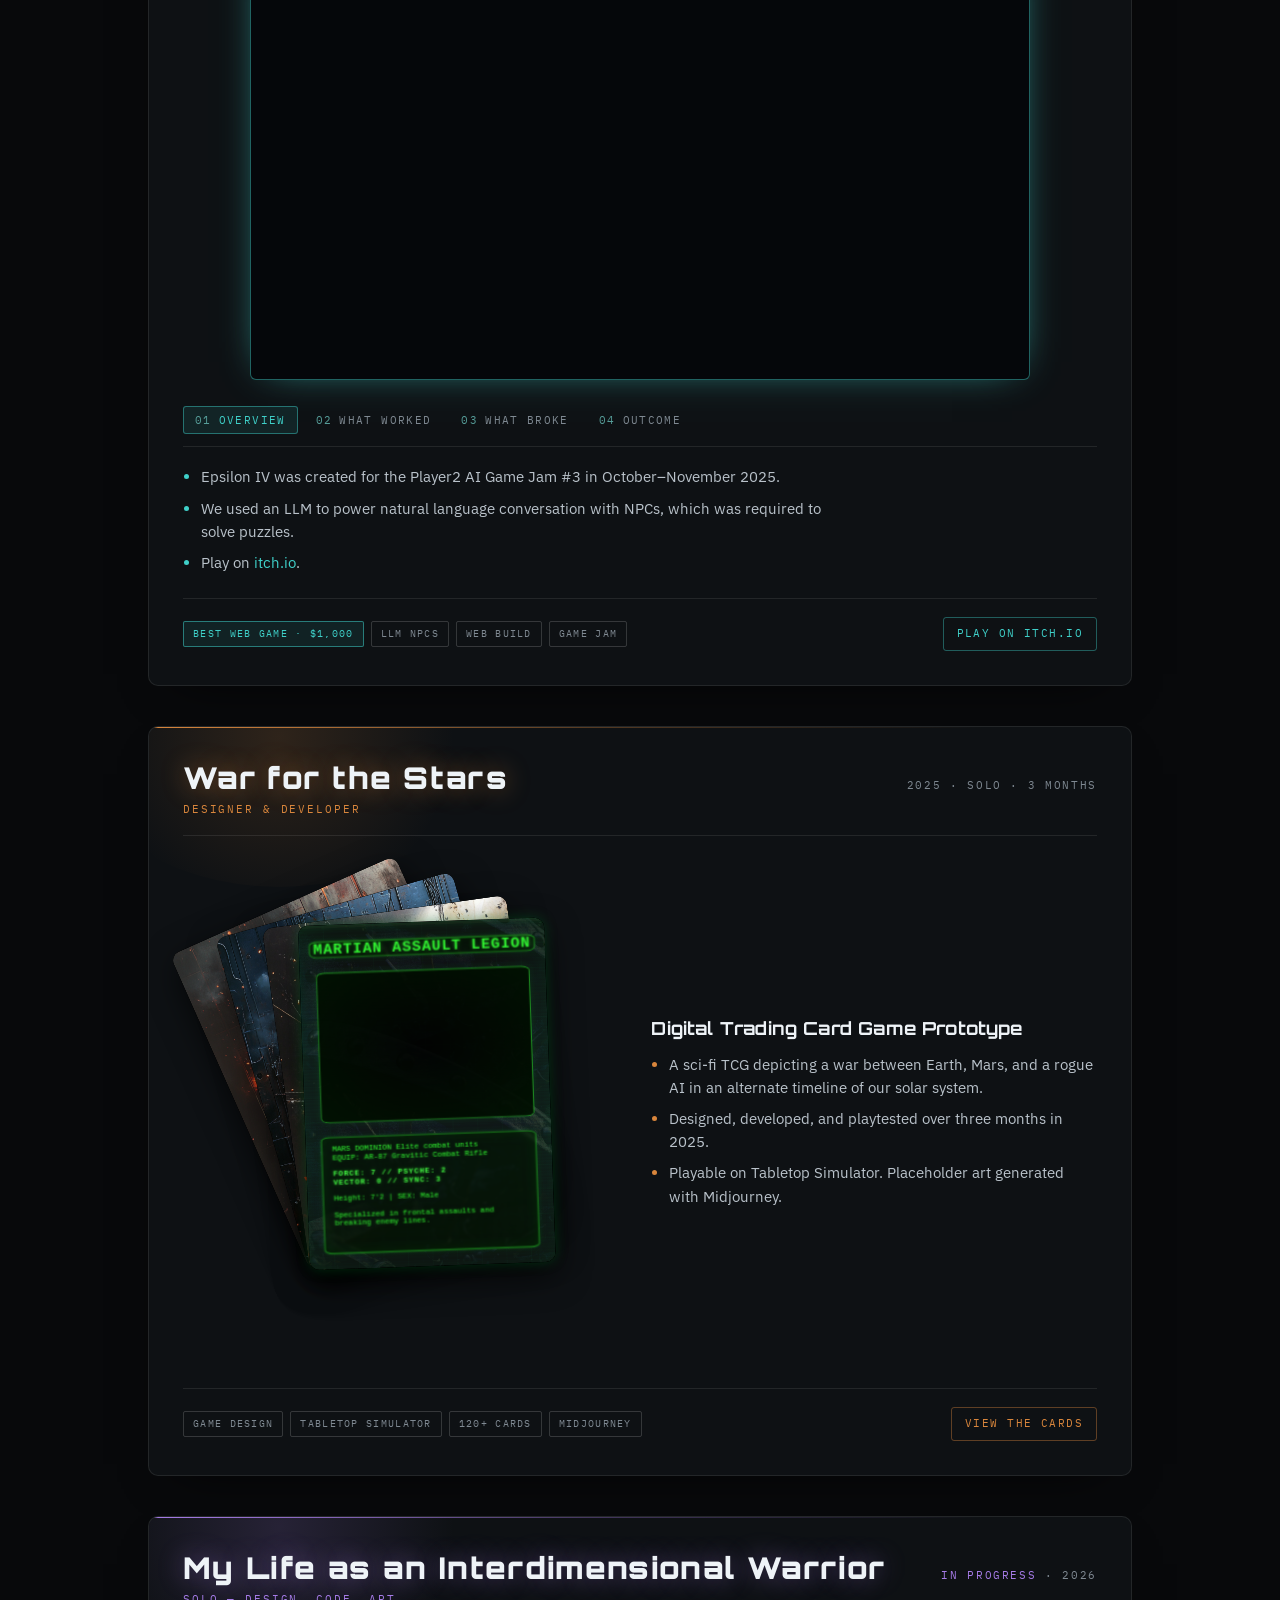
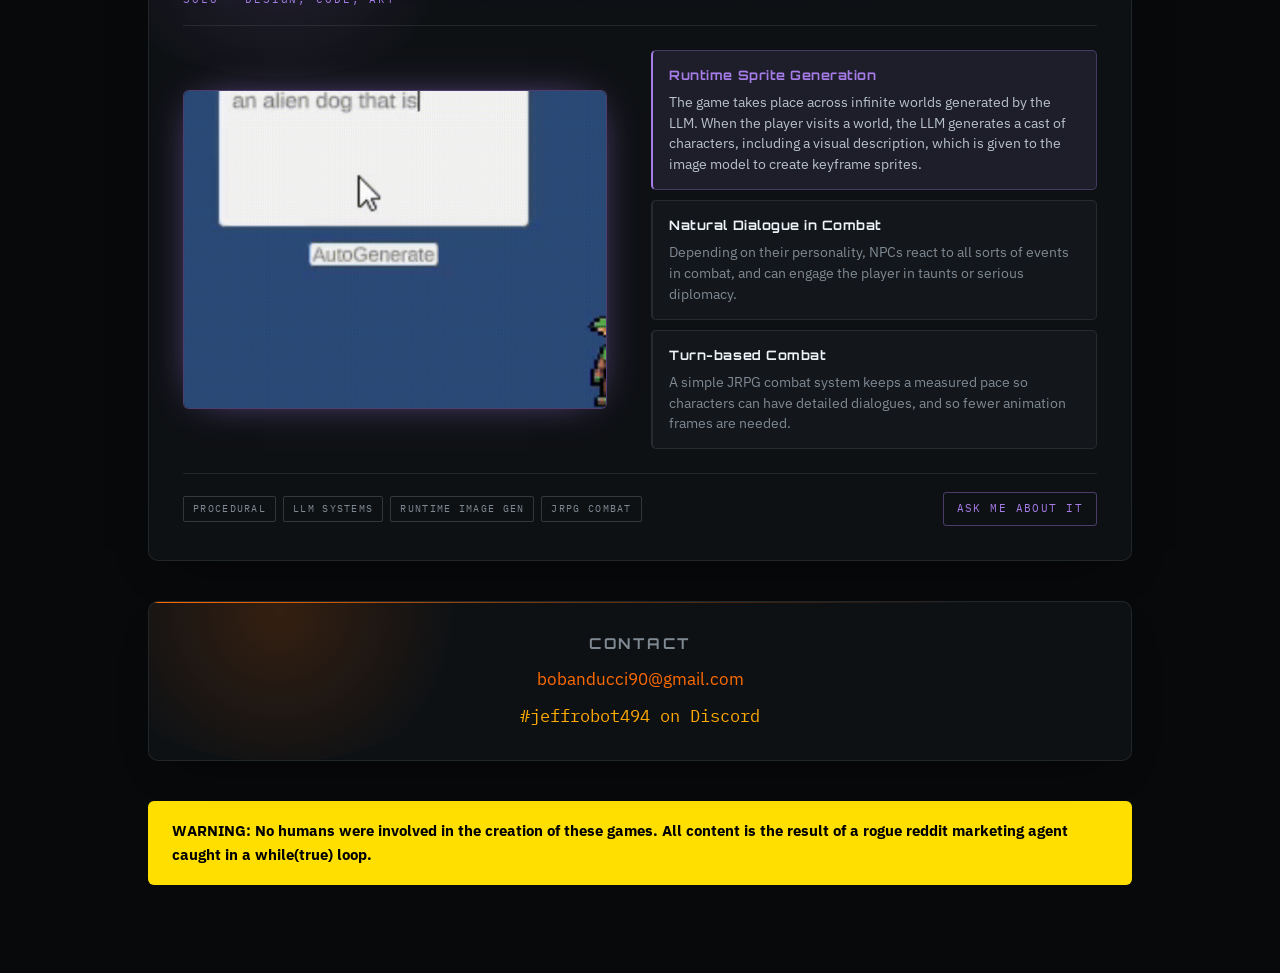
==== commit 9455b75f: "Update Solar Defense Force description wording" ====
--- a/index.html
+++ b/index.html
@@ -77,7 +77,7 @@
         <p id="sdfVideoStatus" role="status"></p>
       </div>
       <div class="pcard-body">
-        <p>Your mission is to thwart the alien invasion of the Sol system. Outmaneuver the aliens from your strategic command center, and plaster their brains through space in side-scrolling action levels. All art is place holder and systems are work in progress.
+        <p>Your mission is to thwart the alien invasion of the Sol system. Outmaneuver the aliens from your strategic command center, and scatter their brains through space in side-scrolling action levels. All art is place holder and systems are work in progress.
           <a href="https://side-scroller-production-1365.up.railway.app" target="_blank" rel="noopener" style="display:block; margin-top:12px; text-align:center">Play</a>
         </p>
       </div>
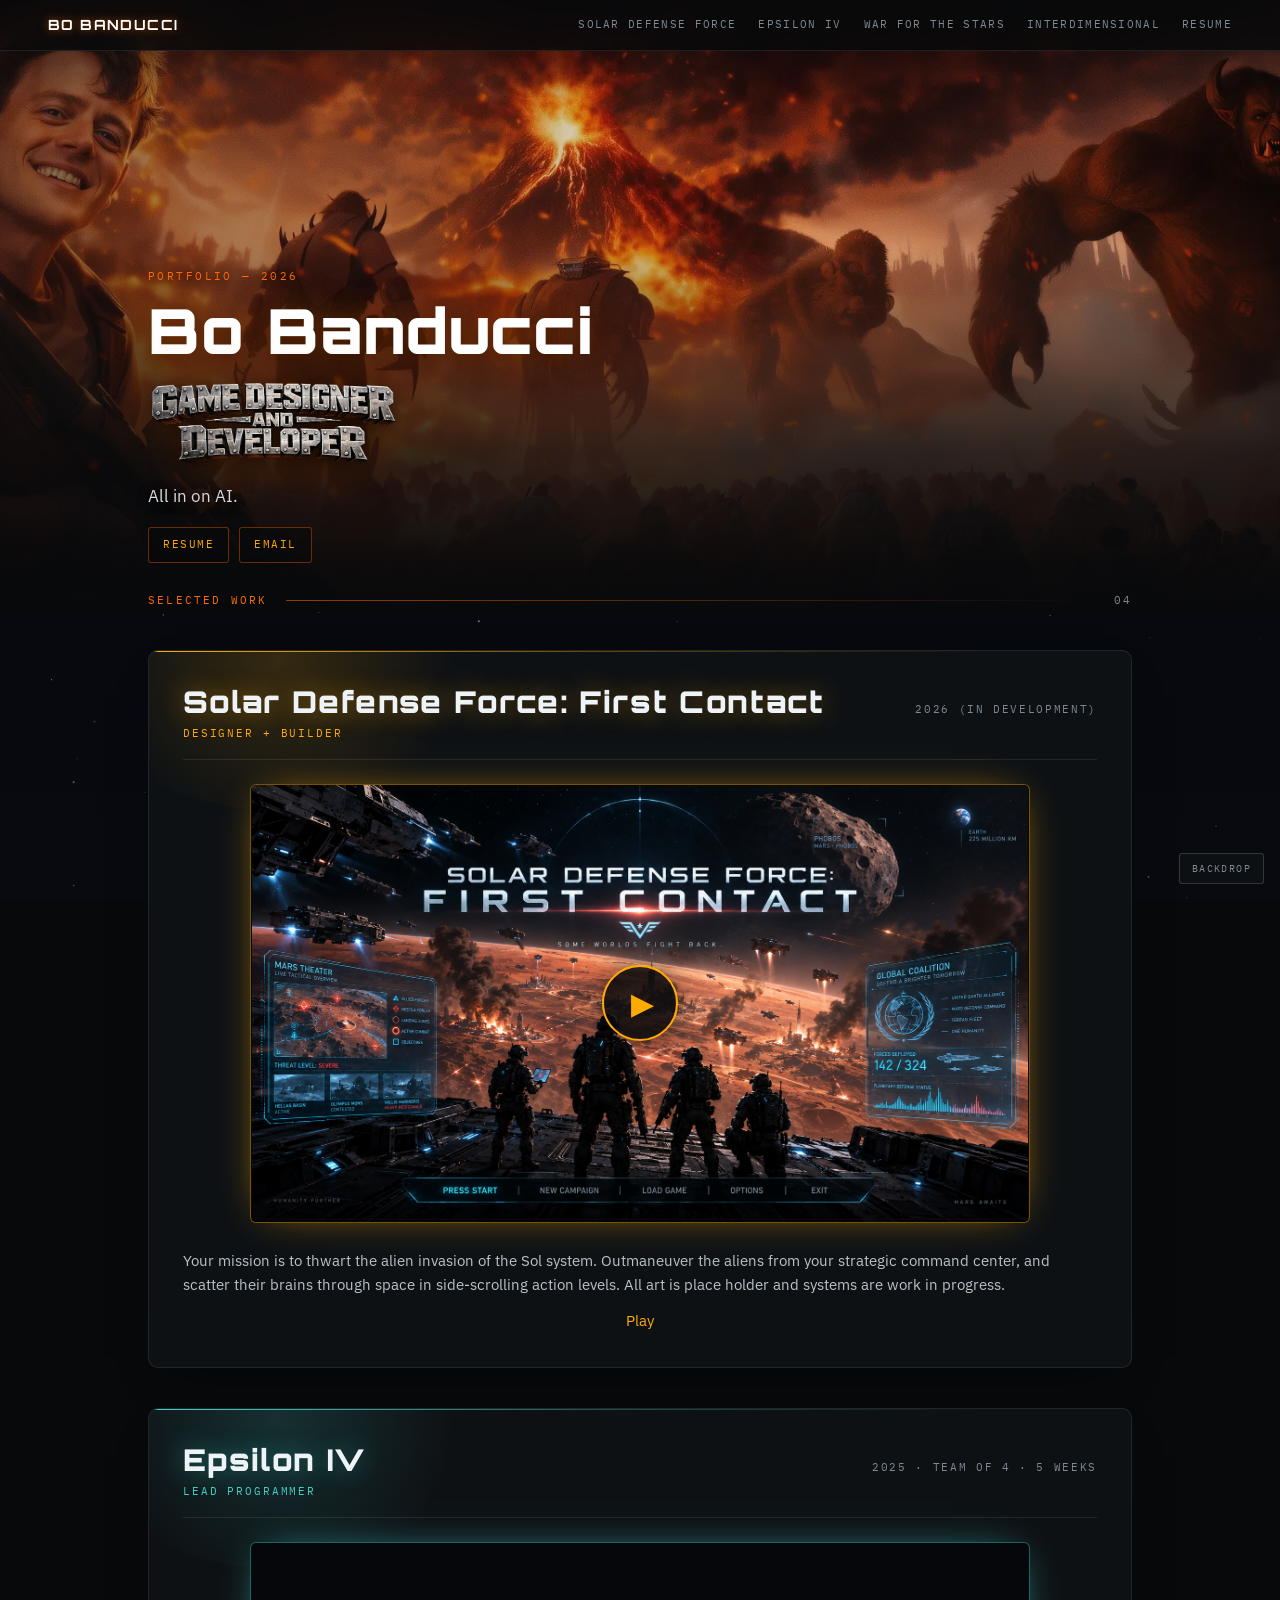
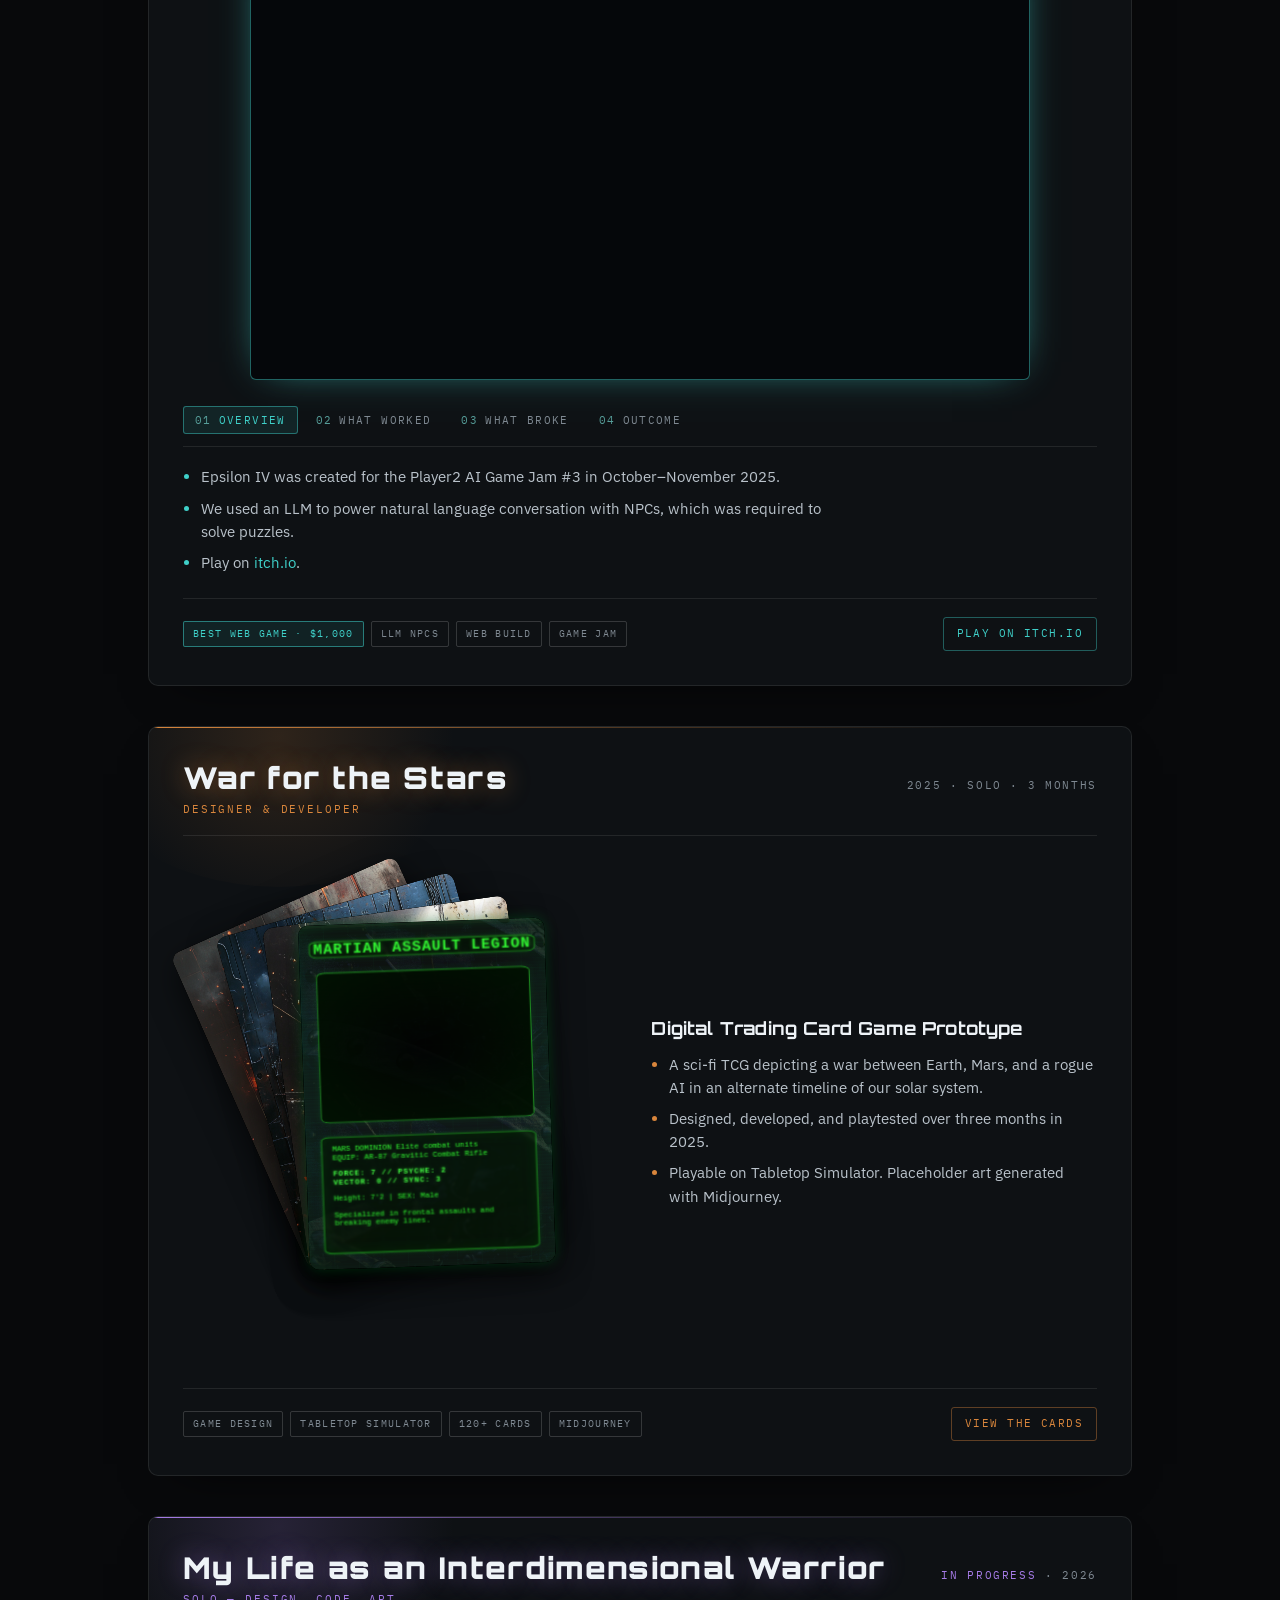
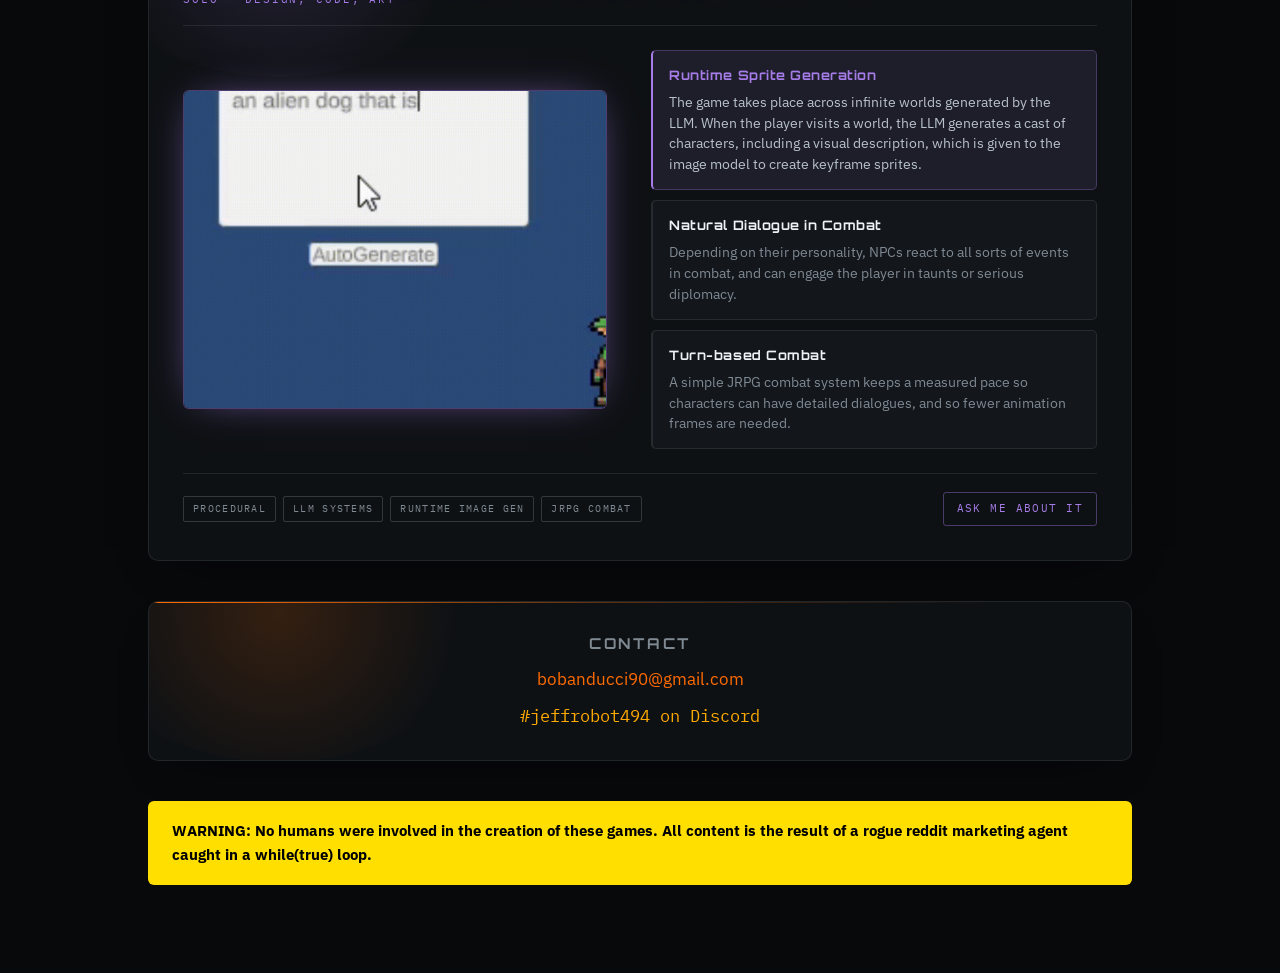
==== commit 471ee779: "Designer + Builder" ====
--- a/index.html
+++ b/index.html
@@ -57,7 +57,7 @@
     <div class="pcard-head">
       <div>
         <h2 class="pcard-title">Solar Defense Force: First Contact</h2>
-        <p class="pcard-role">Designer</p>
+        <p class="pcard-role">Designer + Builder</p>
       </div>
       <p class="pcard-meta">2026 (in development)</p>
     </div>
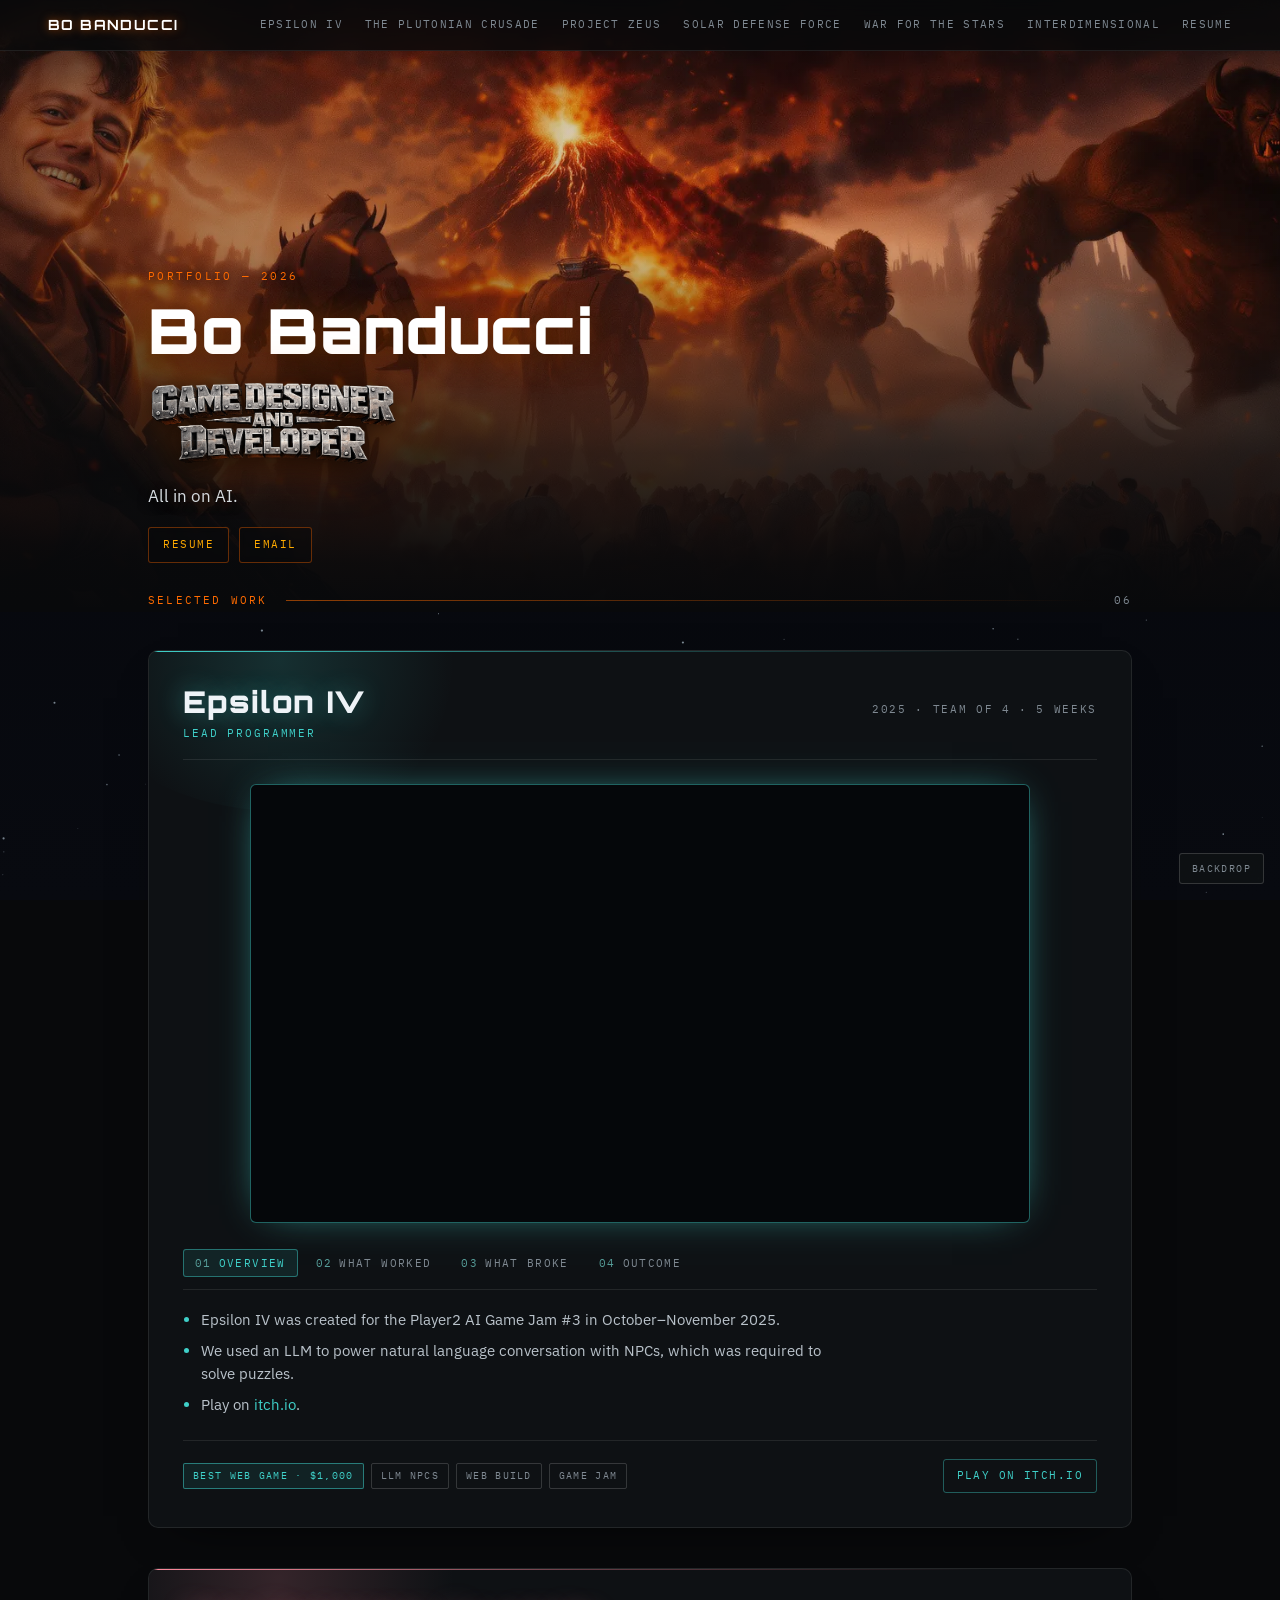
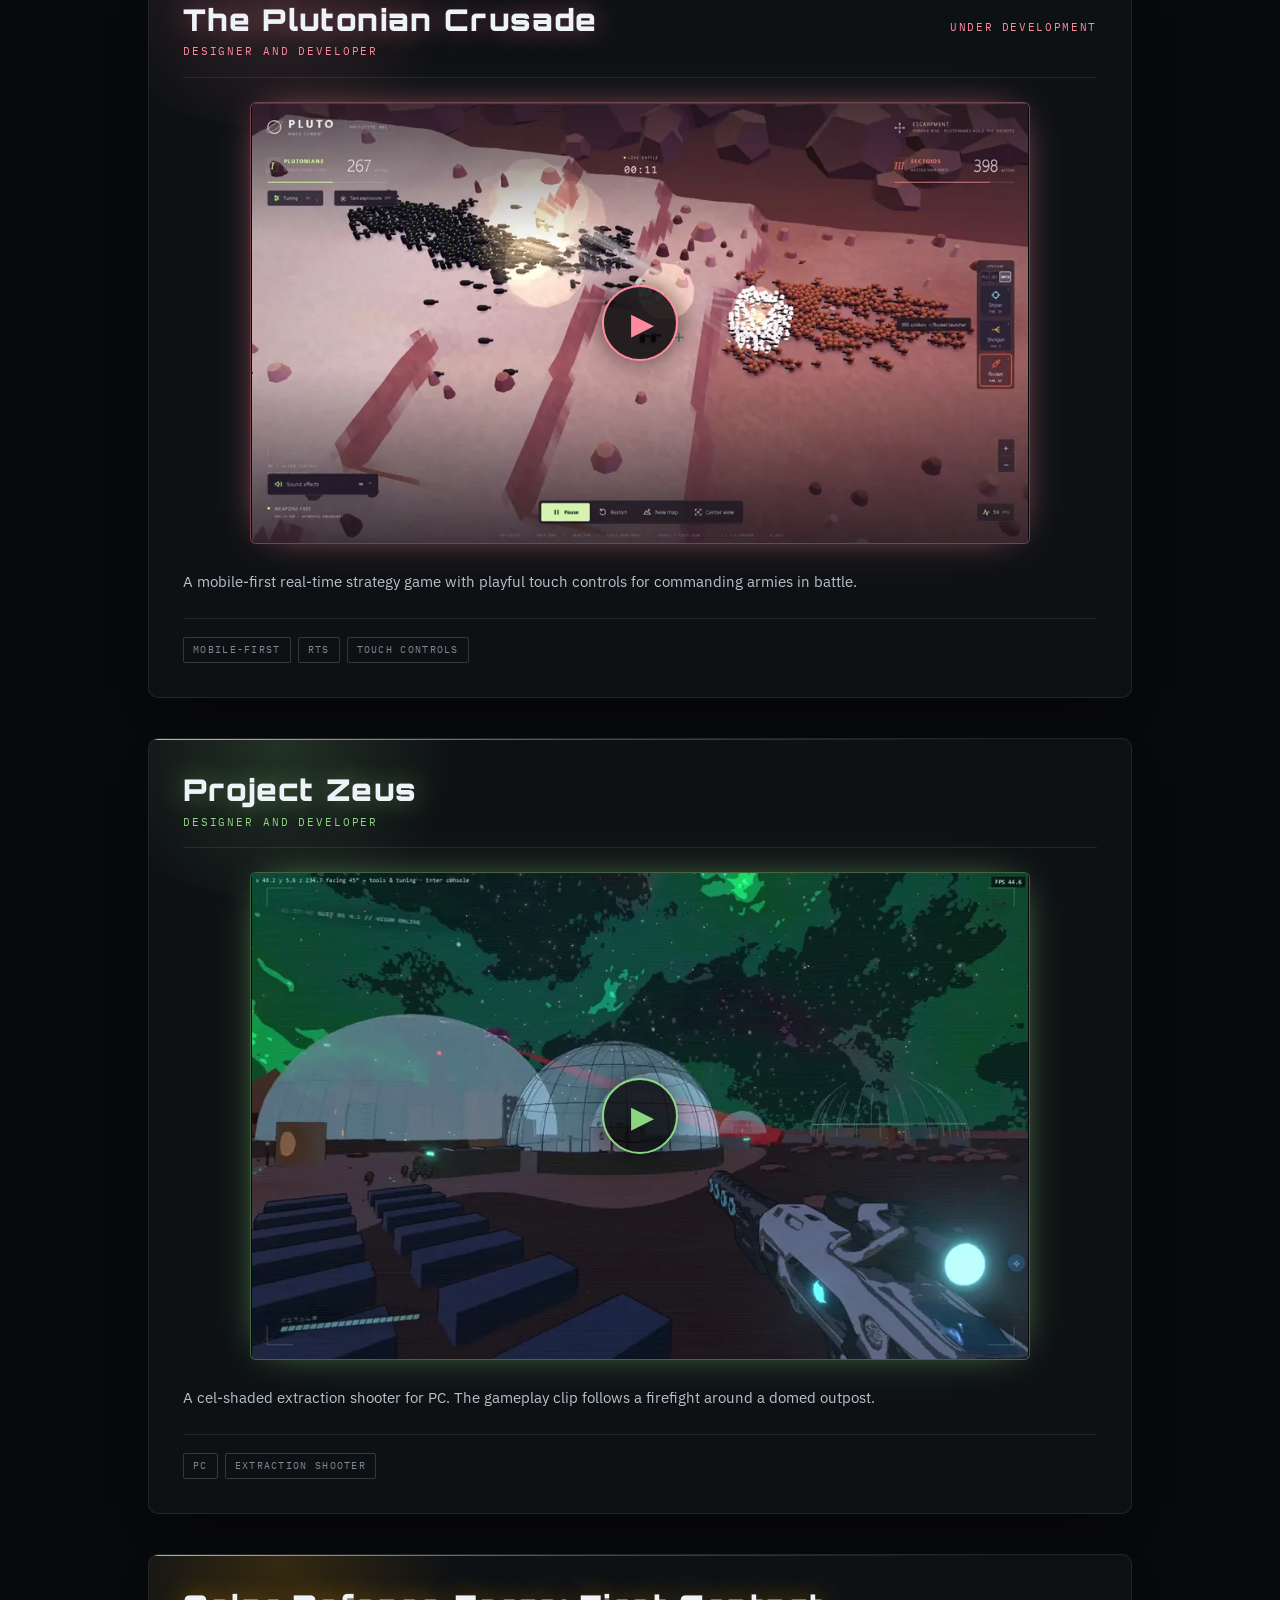
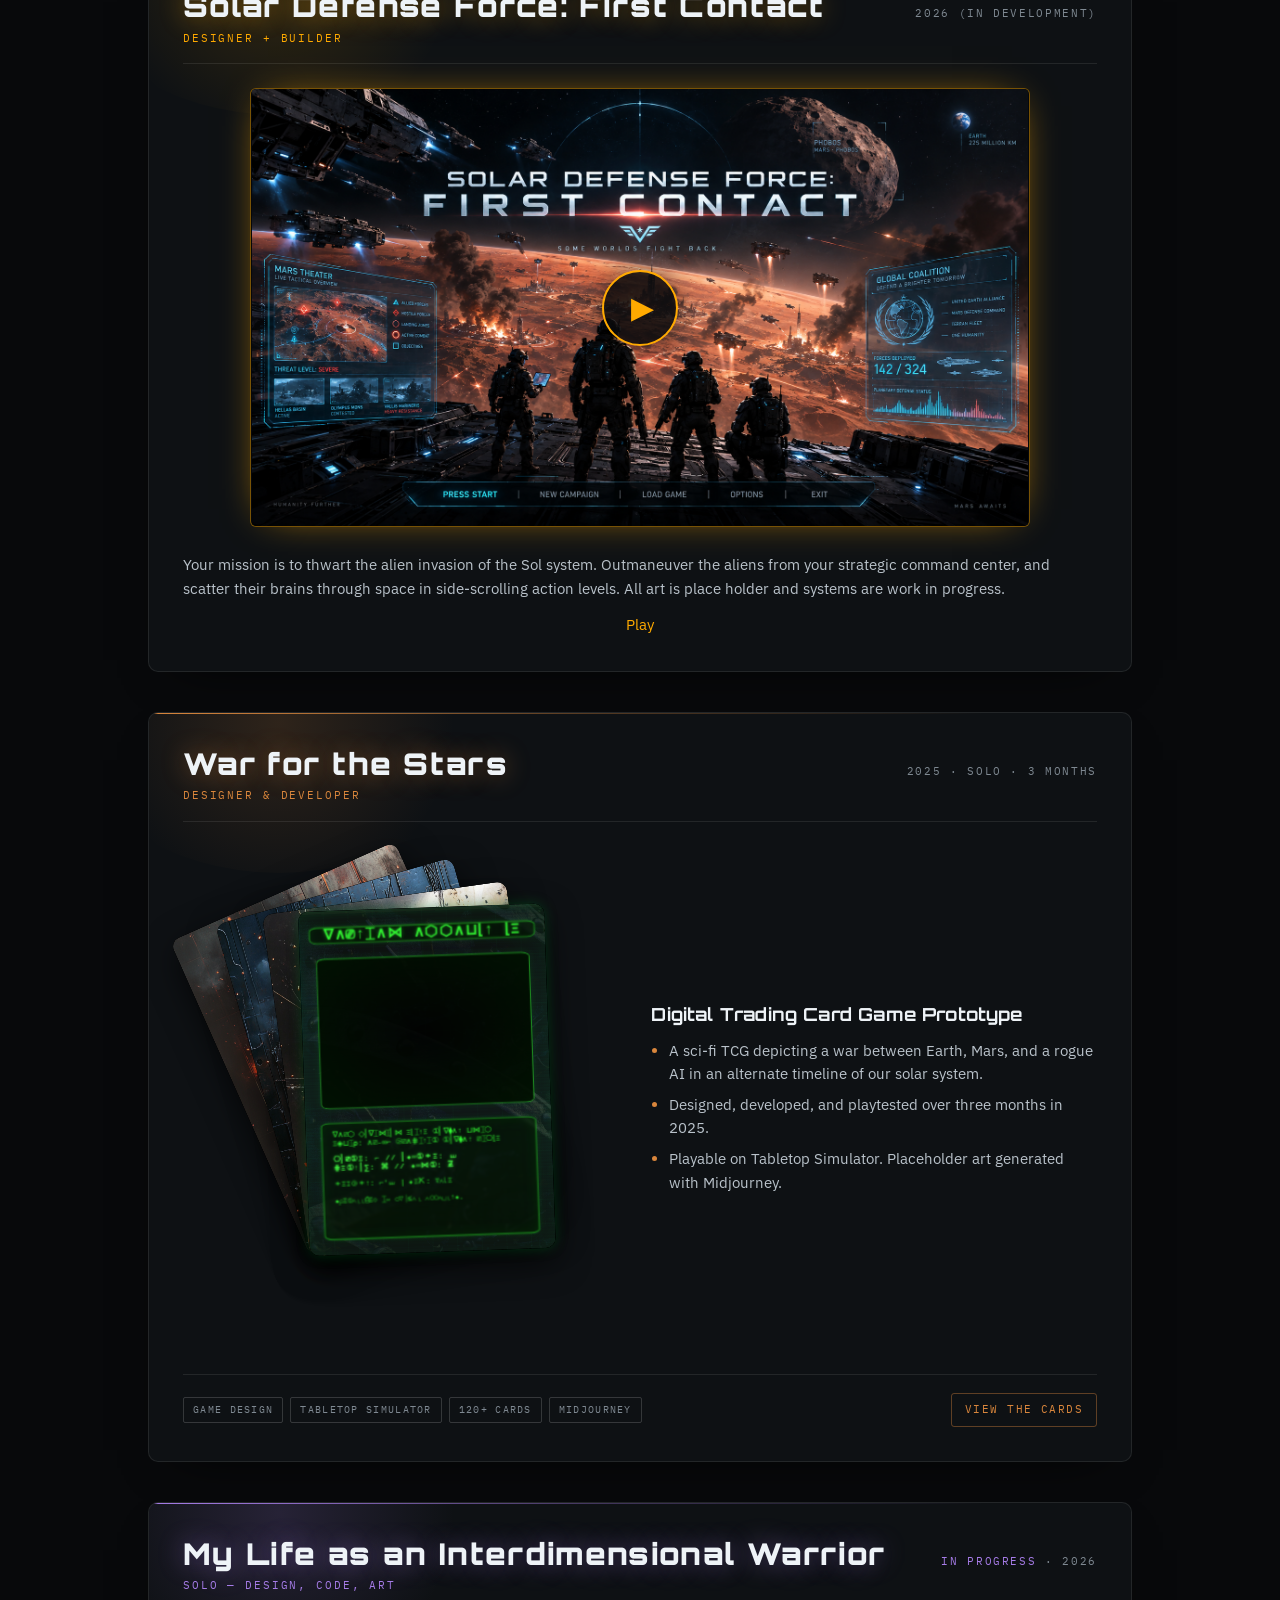
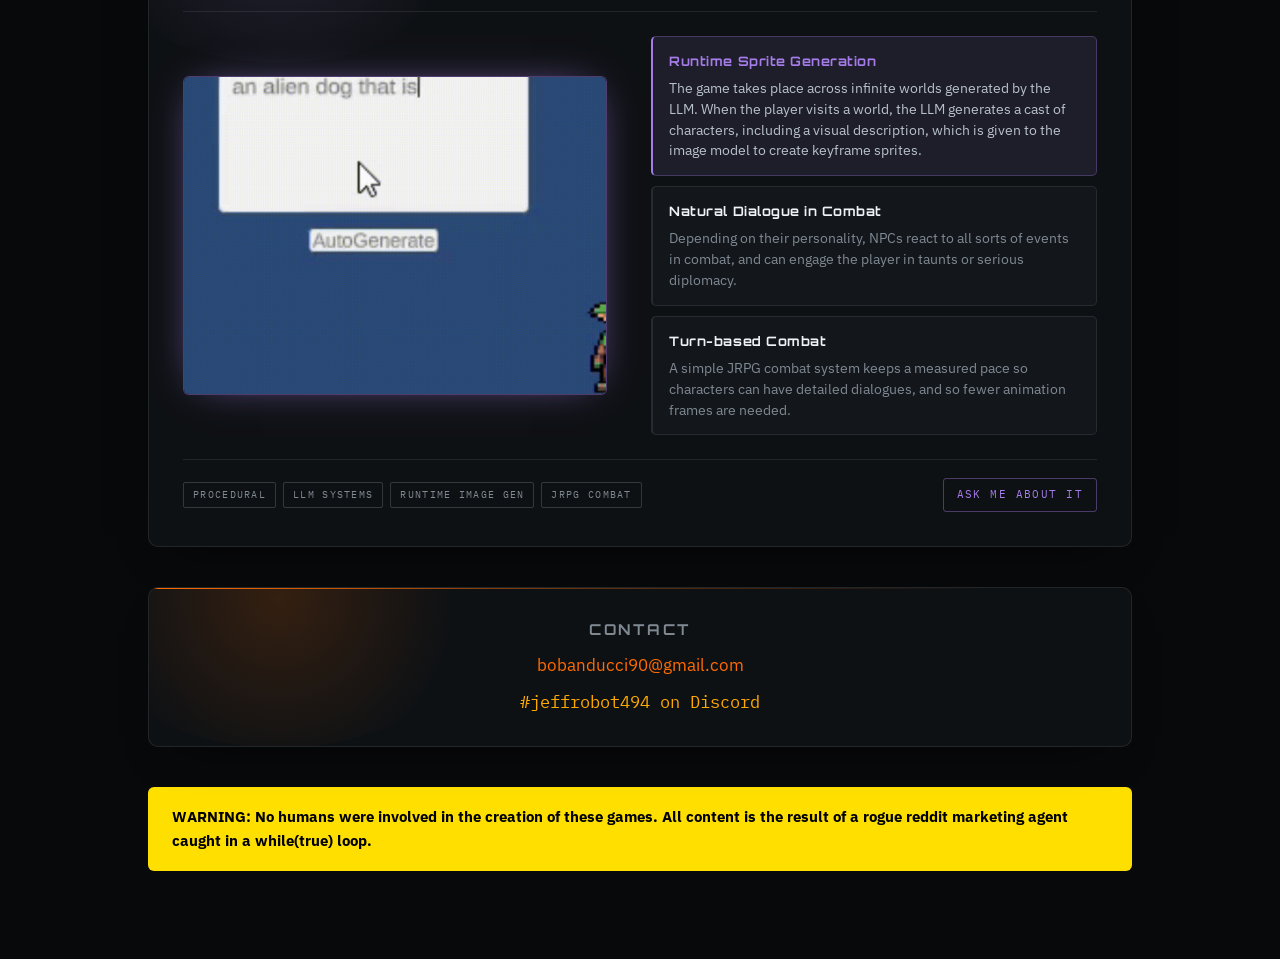
==== commit aa9919bc: "Added TPC and PJ" ====
--- a/index.html
+++ b/index.html
@@ -20,8 +20,10 @@
 <nav class="nav">
   <span class="nav-name">BO BANDUCCI</span>
   <ul class="nav-links">
+    <li><a href="#epsilon-iv">Epsilon IV</a></li>
+    <li><a href="#the-plutonian-crusade">The Plutonian Crusade</a></li>
+    <li><a href="#project-zeus">Project Zeus</a></li>
     <li><a href="#solar-defense-force">Solar Defense Force</a></li>
-    <li><a href="#epsilon-iv">Epsilon IV</a></li>
     <li><a href="#war-for-the-stars">War for the Stars</a></li>
     <li><a href="#interdimensional">Interdimensional</a></li>
     <li><a href="resume/resume-scifi.html" target="_blank" rel="noopener">Resume</a></li>
@@ -49,40 +51,8 @@
     <div class="section-marker">
     <span class="label">Selected work</span>
     <span class="rule"></span>
-    <span class="count">04</span>
+    <span class="count">06</span>
   </div>
-
-  <!-- ══ Solar Defense Force ════════════════════════════════════ -->
-  <article class="pcard pcard--wide" id="solar-defense-force" style="--accent:#FFAA00">
-    <div class="pcard-head">
-      <div>
-        <h2 class="pcard-title">Solar Defense Force: First Contact</h2>
-        <p class="pcard-role">Designer + Builder</p>
-      </div>
-      <p class="pcard-meta">2026 (in development)</p>
-    </div>
-
-    <div class="pcard-main">
-      <div class="pcard-media">
-        <div class="frame frame--video sdf-player">
-          <video id="sdfVideo" poster="media/sdf-title.png" preload="none" playsinline controls
-                 aria-label="Solar Defense Force: First Contact gameplay">
-            <source src="media/xcom-high-run.mp4" type="video/mp4">
-            Your browser does not support video. <a href="media/xcom-high-run.mp4">Watch the gameplay video</a>.
-          </video>
-          <button class="sdf-play" id="sdfPlay" type="button" aria-label="Play Solar Defense Force: First Contact gameplay" hidden>
-            <span aria-hidden="true">▶</span>
-          </button>
-        </div>
-        <p id="sdfVideoStatus" role="status"></p>
-      </div>
-      <div class="pcard-body">
-        <p>Your mission is to thwart the alien invasion of the Sol system. Outmaneuver the aliens from your strategic command center, and scatter their brains through space in side-scrolling action levels. All art is place holder and systems are work in progress.
-          <a href="https://side-scroller-production-1365.up.railway.app" target="_blank" rel="noopener" style="display:block; margin-top:12px; text-align:center">Play</a>
-        </p>
-      </div>
-    </div>
-  </article>
 
   <!-- ══ Epsilon IV ══════════════════════════════════════════════ -->
   <article class="pcard pcard--wide" id="epsilon-iv" style="--accent:#3fd0c9">
@@ -160,6 +130,112 @@
         <a href="https://bobanducci.itch.io/epsilon-iv" target="_blank" rel="noopener">Play on itch.io</a>
       </div>
     </footer>
+  </article>
+
+  <!-- ══ The Plutonian Crusade ════════════════════════════════════ -->
+  <article class="pcard pcard--wide" id="the-plutonian-crusade" style="--accent:#ff8a9d">
+    <div class="pcard-head">
+      <div>
+        <h2 class="pcard-title">The Plutonian Crusade</h2>
+        <p class="pcard-role">Designer and Developer</p>
+      </div>
+      <p class="pcard-meta"><span class="wip">Under Development</span></p>
+    </div>
+
+    <div class="pcard-main">
+      <div class="pcard-media gameplay-media">
+        <div class="frame frame--video gameplay-player" style="--video-ratio:1270 / 720">
+          <video poster="media/plutonian-crusade-poster.webp" preload="none" playsinline controls
+                 aria-label="The Plutonian Crusade gameplay">
+            <source src="media/rockets-discord.mp4" type="video/mp4">
+            Your browser does not support video. <a href="media/rockets-discord.mp4">Watch the gameplay video</a>.
+          </video>
+          <button class="gameplay-play" type="button" aria-label="Play The Plutonian Crusade gameplay" hidden>
+            <span aria-hidden="true">▶</span>
+          </button>
+        </div>
+        <p class="gameplay-status" role="status"></p>
+      </div>
+      <div class="pcard-body">
+        <p>A mobile-first real-time strategy game with playful touch controls for commanding armies in battle.</p>
+      </div>
+    </div>
+
+    <footer class="pcard-foot">
+      <div class="tags">
+        <span class="tag">Mobile-first</span>
+        <span class="tag">RTS</span>
+        <span class="tag">Touch controls</span>
+      </div>
+    </footer>
+  </article>
+
+  <!-- ══ Project Zeus ════════════════════════════════════════════ -->
+  <article class="pcard pcard--wide" id="project-zeus" style="--accent:#8dd681">
+    <div class="pcard-head">
+      <div>
+        <h2 class="pcard-title">Project Zeus</h2>
+        <p class="pcard-role">Designer and Developer</p>
+      </div>
+    </div>
+
+    <div class="pcard-main">
+      <div class="pcard-media gameplay-media">
+        <div class="frame frame--video gameplay-player" style="--video-ratio:1152 / 720">
+          <video poster="media/project-zeus-poster.webp" preload="none" playsinline controls
+                 aria-label="Project Zeus gameplay">
+            <source src="media/cel-shaded-discord.mp4" type="video/mp4">
+            Your browser does not support video. <a href="media/cel-shaded-discord.mp4">Watch the gameplay video</a>.
+          </video>
+          <button class="gameplay-play" type="button" aria-label="Play Project Zeus gameplay" hidden>
+            <span aria-hidden="true">▶</span>
+          </button>
+        </div>
+        <p class="gameplay-status" role="status"></p>
+      </div>
+      <div class="pcard-body">
+        <p>A cel-shaded extraction shooter for PC. The gameplay clip follows a firefight around a domed outpost.</p>
+      </div>
+    </div>
+
+    <footer class="pcard-foot">
+      <div class="tags">
+        <span class="tag">PC</span>
+        <span class="tag">Extraction shooter</span>
+      </div>
+    </footer>
+  </article>
+
+  <!-- ══ Solar Defense Force ════════════════════════════════════ -->
+  <article class="pcard pcard--wide" id="solar-defense-force" style="--accent:#FFAA00">
+    <div class="pcard-head">
+      <div>
+        <h2 class="pcard-title">Solar Defense Force: First Contact</h2>
+        <p class="pcard-role">Designer + Builder</p>
+      </div>
+      <p class="pcard-meta">2026 (in development)</p>
+    </div>
+
+    <div class="pcard-main">
+      <div class="pcard-media gameplay-media">
+        <div class="frame frame--video gameplay-player">
+          <video poster="media/sdf-title.png" preload="none" playsinline controls
+                 aria-label="Solar Defense Force: First Contact gameplay">
+            <source src="media/xcom-high-run.mp4" type="video/mp4">
+            Your browser does not support video. <a href="media/xcom-high-run.mp4">Watch the gameplay video</a>.
+          </video>
+          <button class="gameplay-play" type="button" aria-label="Play Solar Defense Force: First Contact gameplay" hidden>
+            <span aria-hidden="true">▶</span>
+          </button>
+        </div>
+        <p class="gameplay-status" role="status"></p>
+      </div>
+      <div class="pcard-body">
+        <p>Your mission is to thwart the alien invasion of the Sol system. Outmaneuver the aliens from your strategic command center, and scatter their brains through space in side-scrolling action levels. All art is place holder and systems are work in progress.
+          <a href="https://side-scroller-production-1365.up.railway.app" target="_blank" rel="noopener" style="display:block; margin-top:12px; text-align:center">Play</a>
+        </p>
+      </div>
+    </div>
   </article>
 
   <!-- ══ War for the Stars ═══════════════════════════════════════ -->
--- a/mockup.css
+++ b/mockup.css
@@ -220,14 +220,15 @@
 
 .nav-links {
   display: flex;
-  gap: 22px;
+  flex-wrap: wrap;
+  gap: 4px 22px;
   list-style: none;
   font-family: var(--f-mono);
   font-size: 11px;
   letter-spacing: .12em;
   text-transform: uppercase;
 }
-.nav-links a { color: var(--text-dim); }
+.nav-links a { color: var(--text-dim); white-space: nowrap; }
 .nav-links a:hover { color: var(--brand-lt); text-shadow: none; }
 
 /* ── Page shell ────────────────────────────────────────────────── */
@@ -414,11 +415,10 @@
   background: #05070a;
   box-shadow: 0 0 40px -18px var(--accent);
 }
-.frame--video { aspect-ratio: 16 / 9; }
-.sdf-player { position: relative; }
-#solar-defense-force .pcard-media { flex-direction: column; }
-.sdf-player #sdfVideo { object-fit: contain; }
-.sdf-play {
+.frame--video { aspect-ratio: var(--video-ratio, 16 / 9); }
+.gameplay-player { position: relative; }
+.gameplay-media { flex-direction: column; }
+.gameplay-play {
   position: absolute;
   inset: 50% auto auto 50%;
   transform: translate(-50%, -50%);
@@ -433,8 +433,8 @@
   cursor: pointer;
   box-shadow: 0 0 28px rgba(0, 0, 0, .6);
 }
-.sdf-play:hover { background: var(--accent); color: var(--void); }
-#sdfVideoStatus:not(:empty) { margin-top: 12px; }
+.gameplay-play:hover { background: var(--accent); color: var(--void); }
+.gameplay-status:not(:empty) { margin-top: 12px; }
 .frame iframe, .frame img, .frame video {
   display: block;
   width: 100%;
@@ -442,6 +442,7 @@
   border: 0;
   object-fit: cover;
 }
+.gameplay-player video { object-fit: contain; }
 
 /* card footer: tags + links */
 .pcard-foot {
@@ -667,13 +668,15 @@
 
 /* ── Responsive ────────────────────────────────────────────────── */
 @media (max-width: 820px) {
+  html { scroll-padding-top: 98px; }
   .pcard--split .pcard-main { grid-template-columns: 1fr; }
-  .nav-links { gap: 14px; font-size: 10px; }
+  .nav-links { column-gap: 14px; font-size: 10px; }
   .nav-name { font-size: 12px; }
   .shell { gap: 28px; }
   .card-fan { transform: scale(.86); transform-origin: top center; margin-bottom: -60px; }
 }
 @media (max-width: 560px) {
+  html { scroll-padding-top: 136px; }
   .nav { flex-direction: column; align-items: flex-start; gap: 8px; }
 
   .pcard-foot { flex-direction: column; align-items: flex-start; }
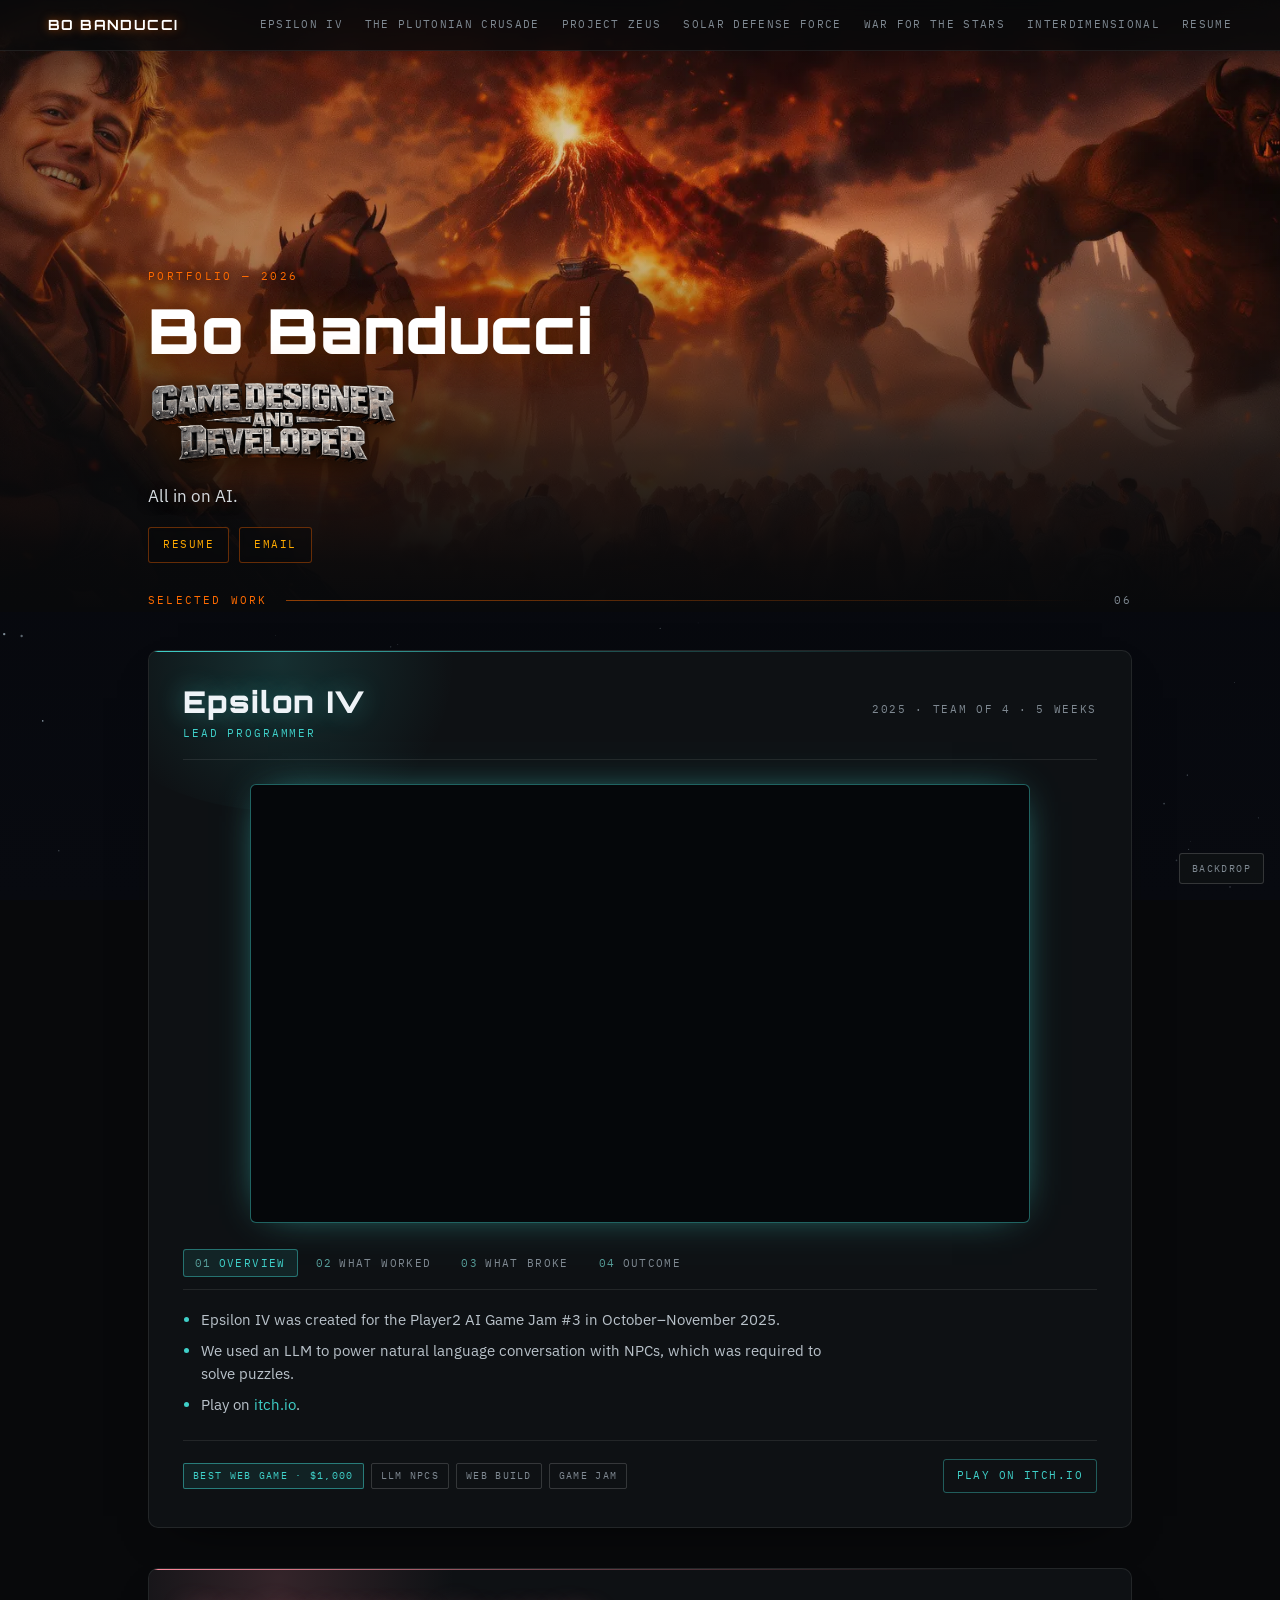
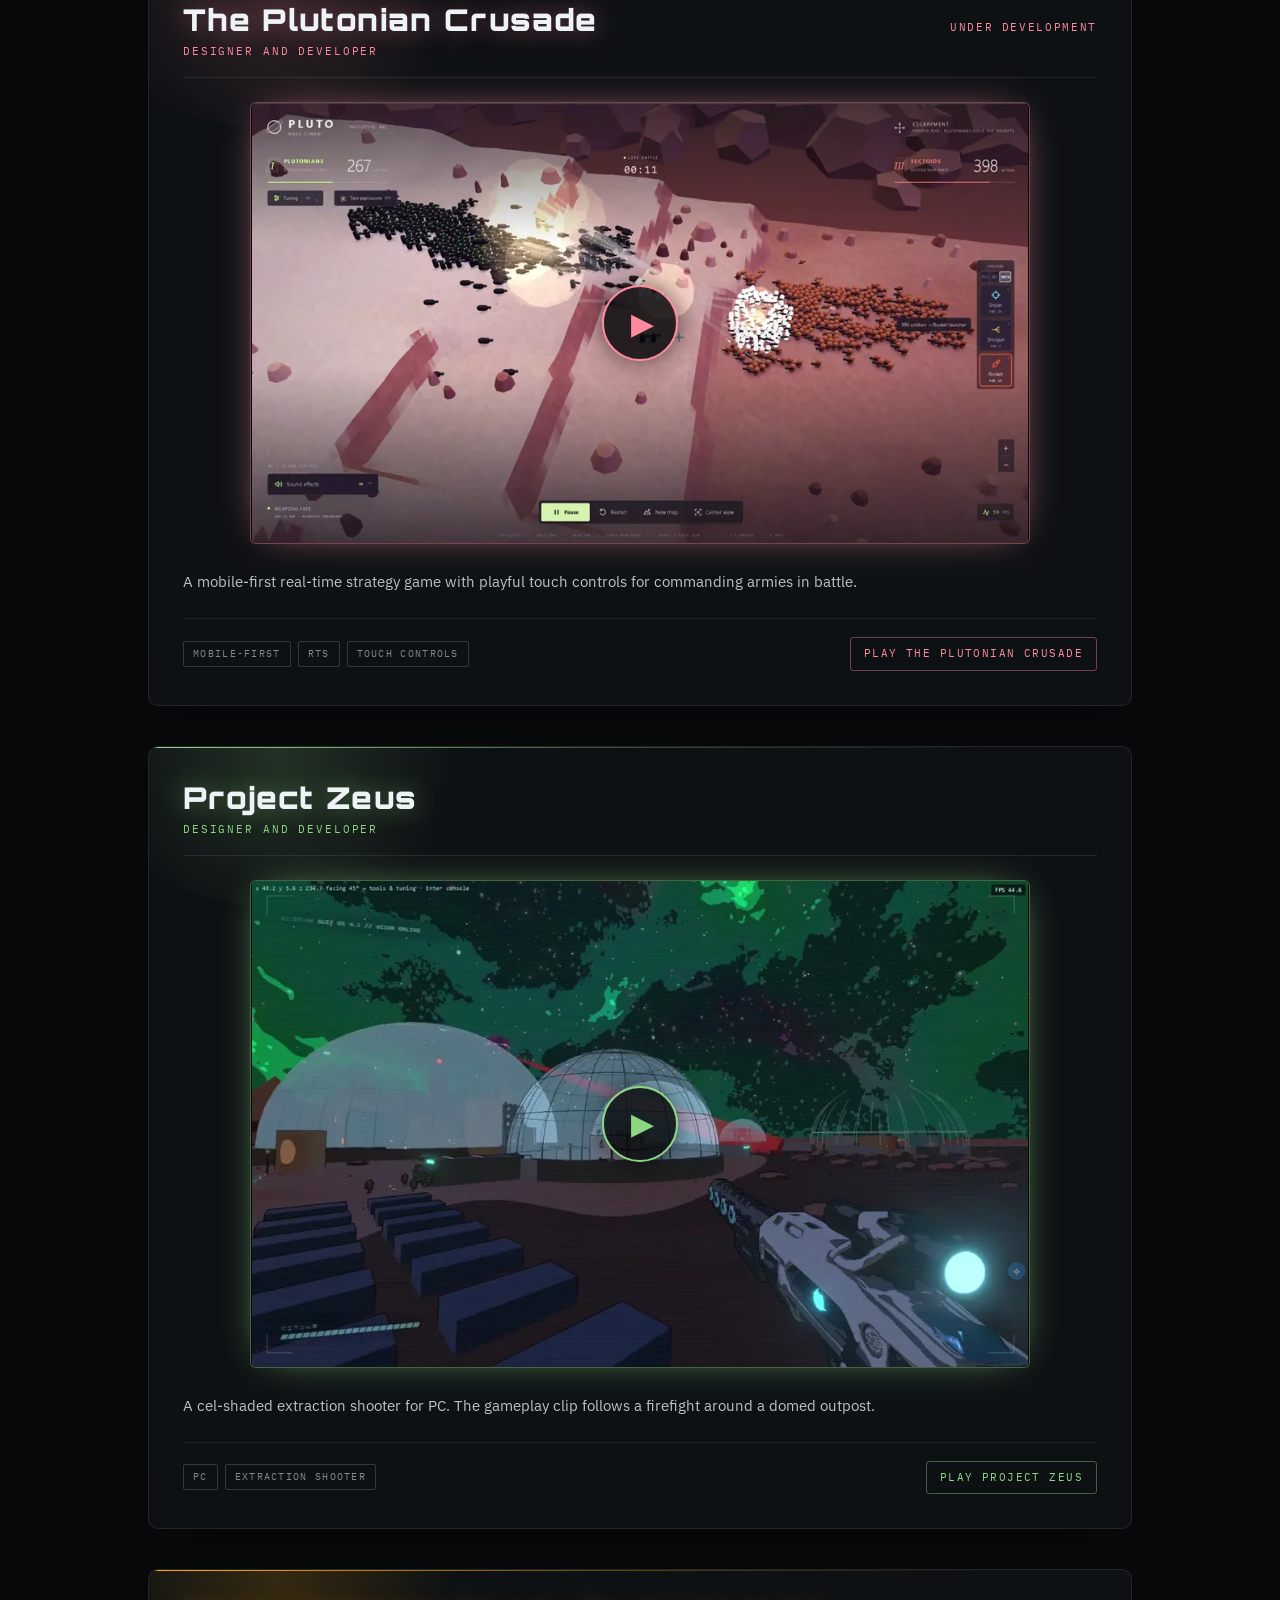
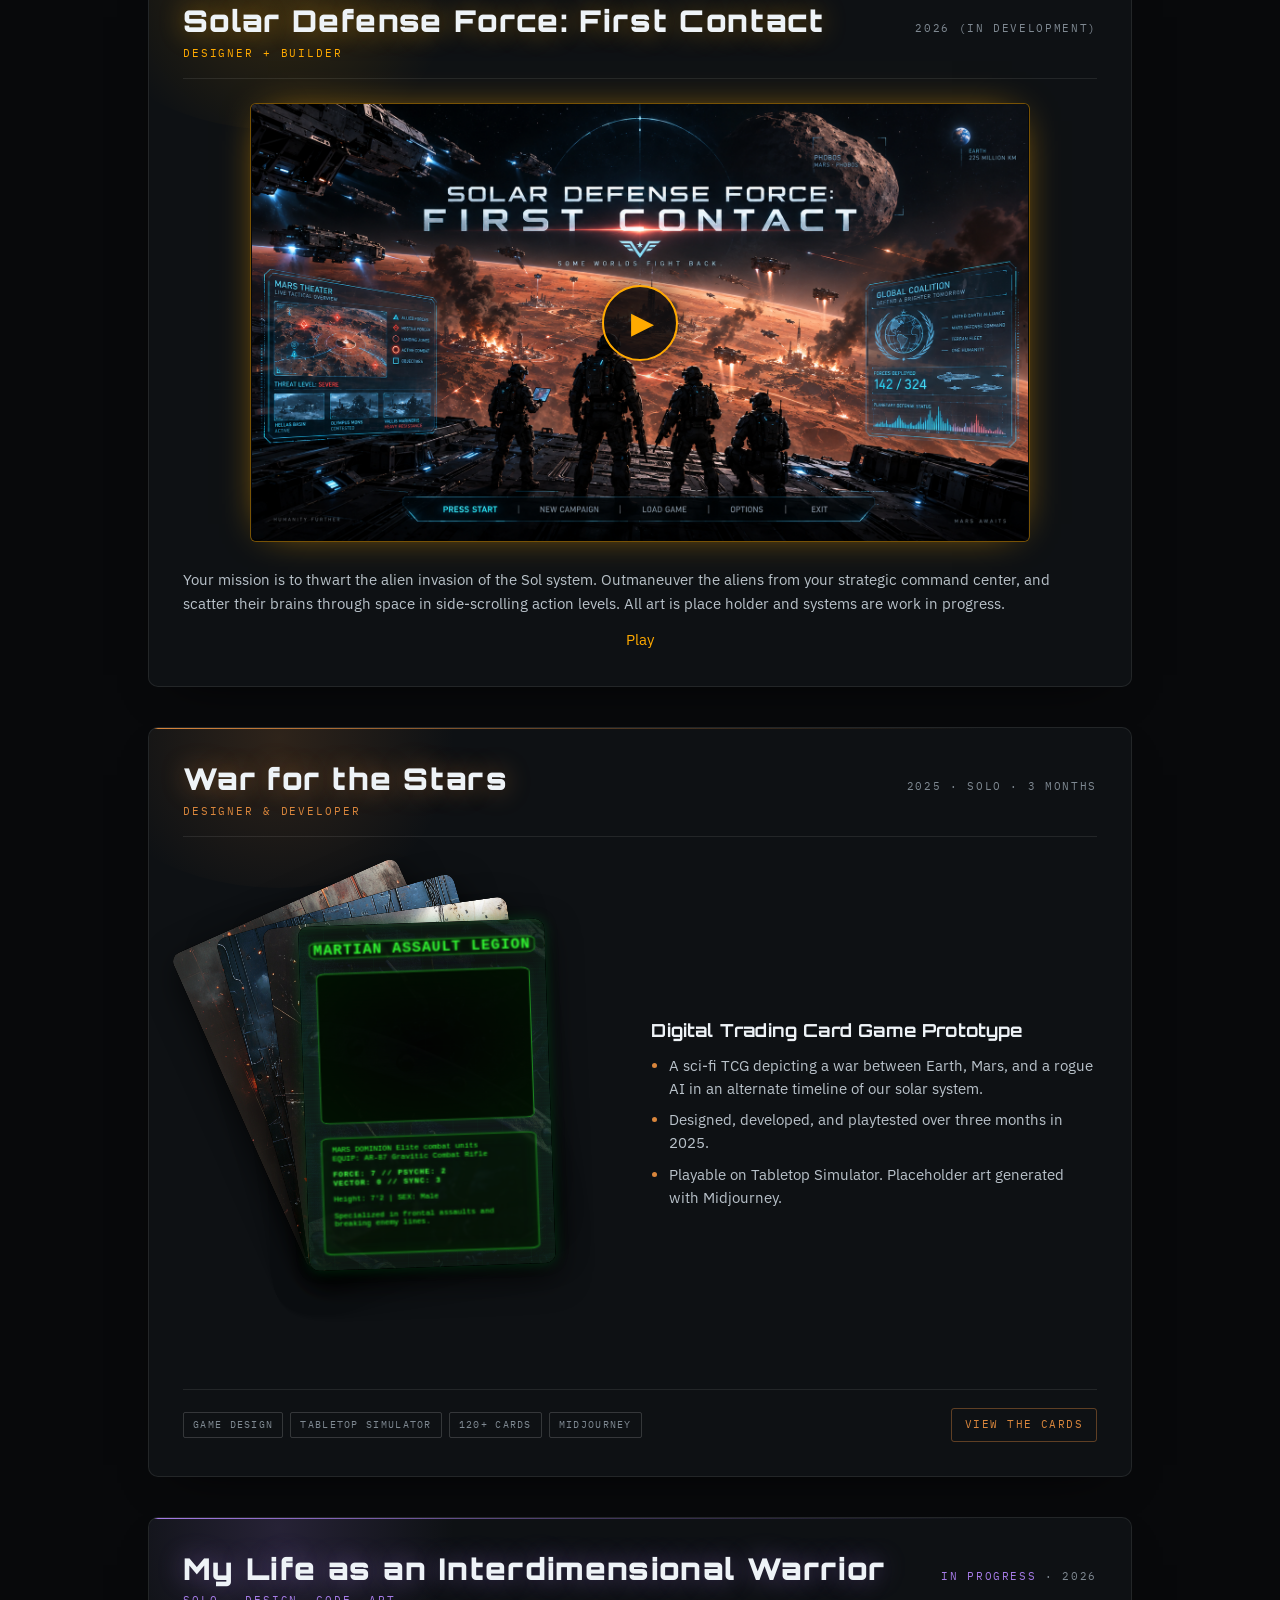
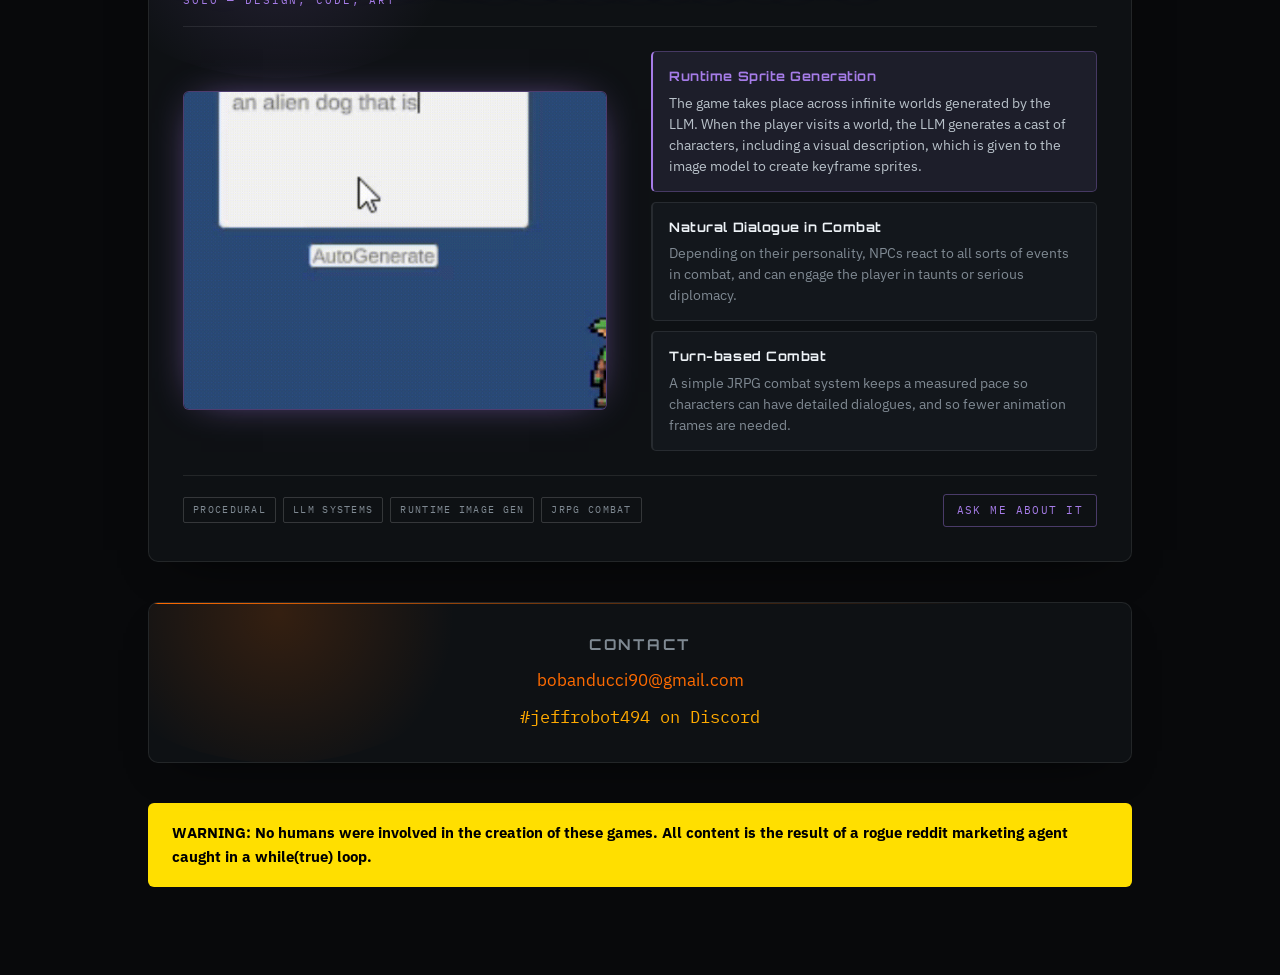
==== commit 3c4f60d7: "Added playable links to two new games" ====
--- a/index.html
+++ b/index.html
@@ -167,6 +167,9 @@
         <span class="tag">RTS</span>
         <span class="tag">Touch controls</span>
       </div>
+      <div class="links">
+        <a href="https://w.run/u/DJ4Oxa36Nu37dumd86GS/private?k=9fe06c0d2e0118f37de1e3d941dbcf81" target="_blank" rel="noopener">Play The Plutonian Crusade</a>
+      </div>
     </footer>
   </article>
 
@@ -202,6 +205,9 @@
       <div class="tags">
         <span class="tag">PC</span>
         <span class="tag">Extraction shooter</span>
+      </div>
+      <div class="links">
+        <a href="https://run.world/philosophy_major_studios/project-zeus" target="_blank" rel="noopener">Play Project Zeus</a>
       </div>
     </footer>
   </article>
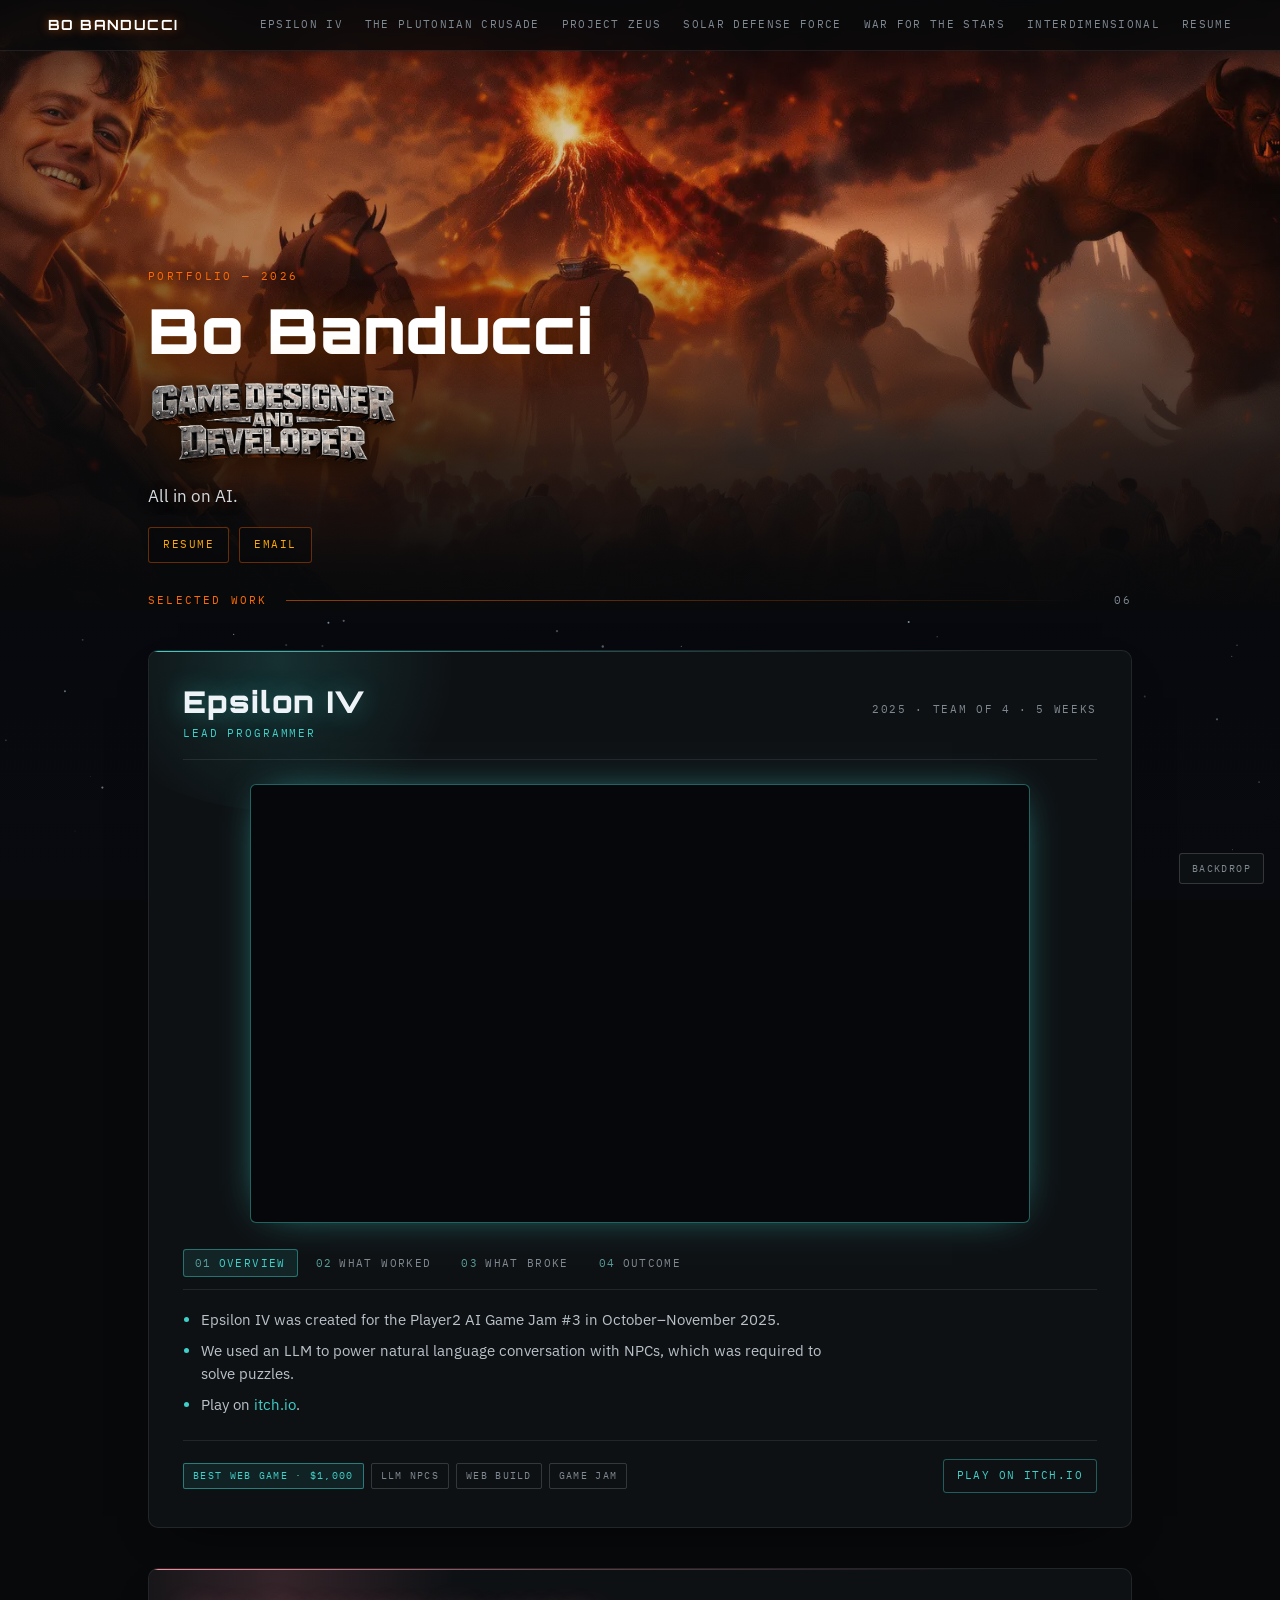
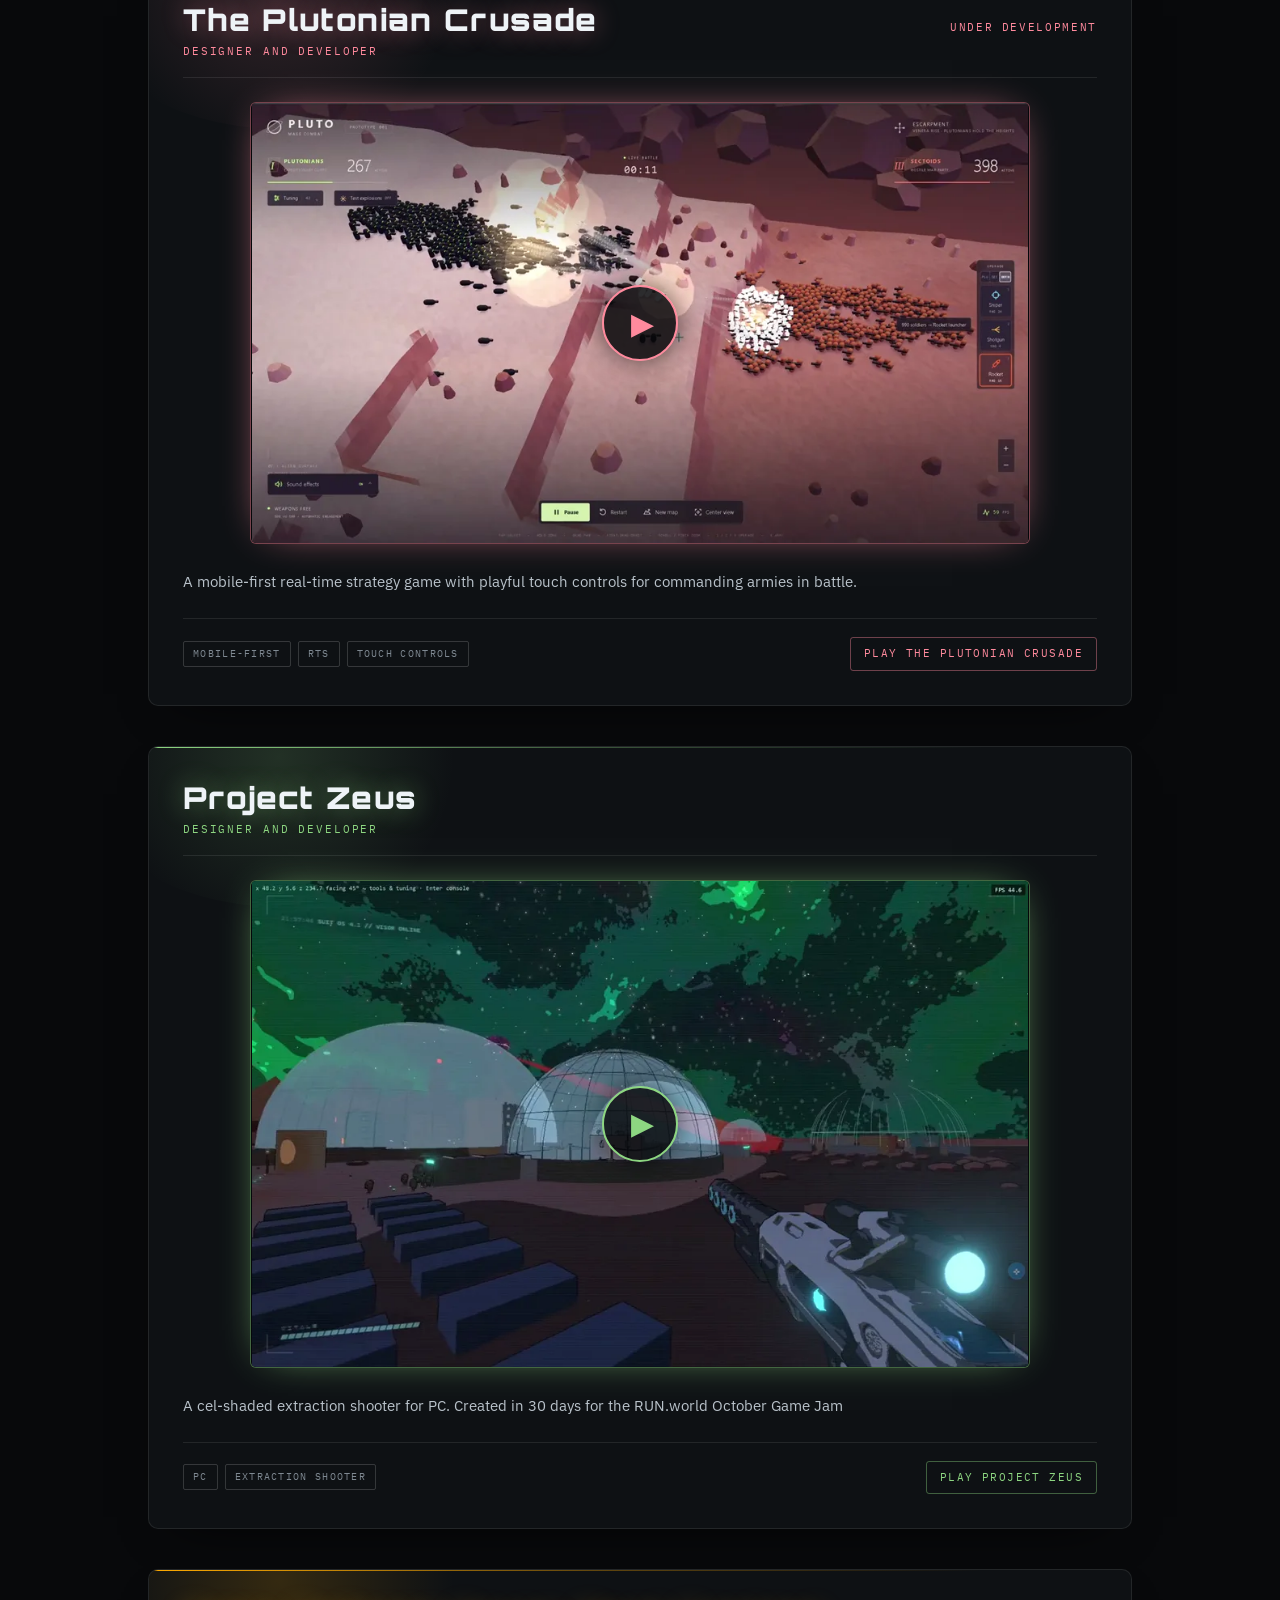
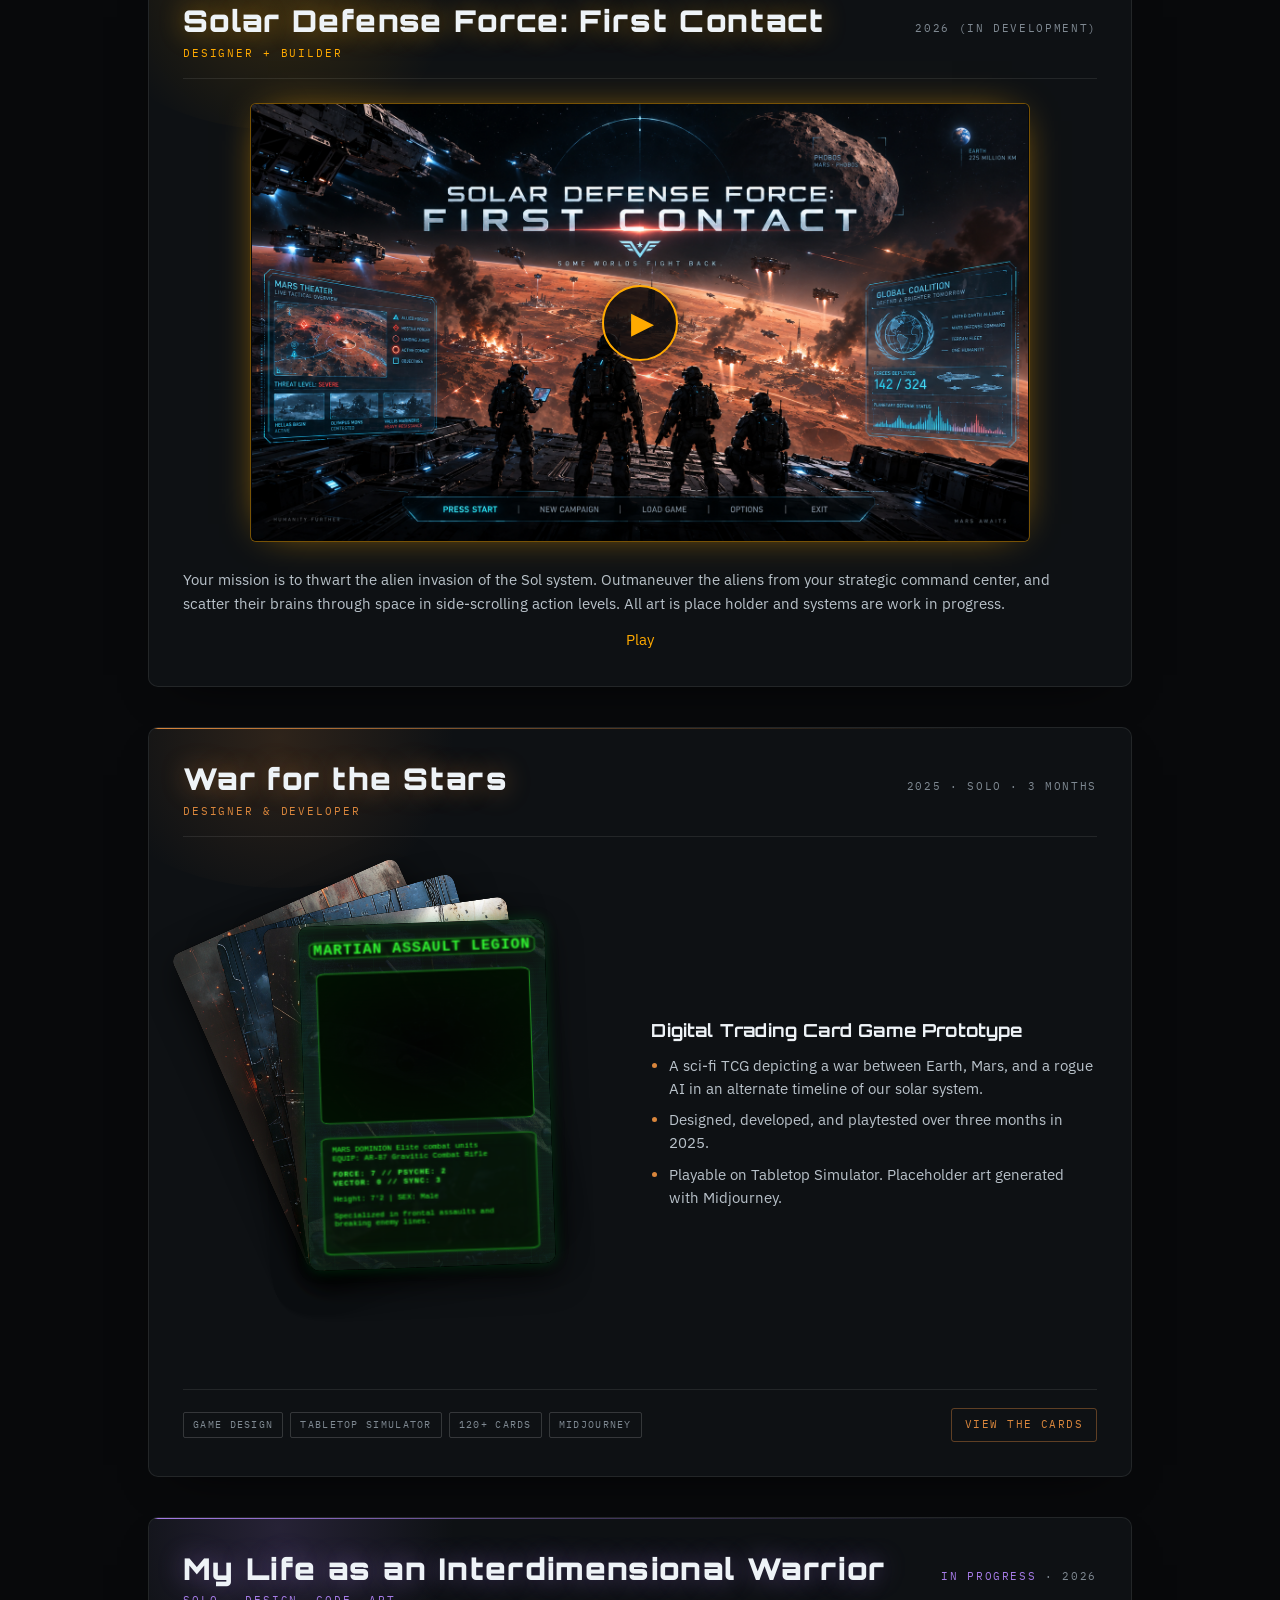
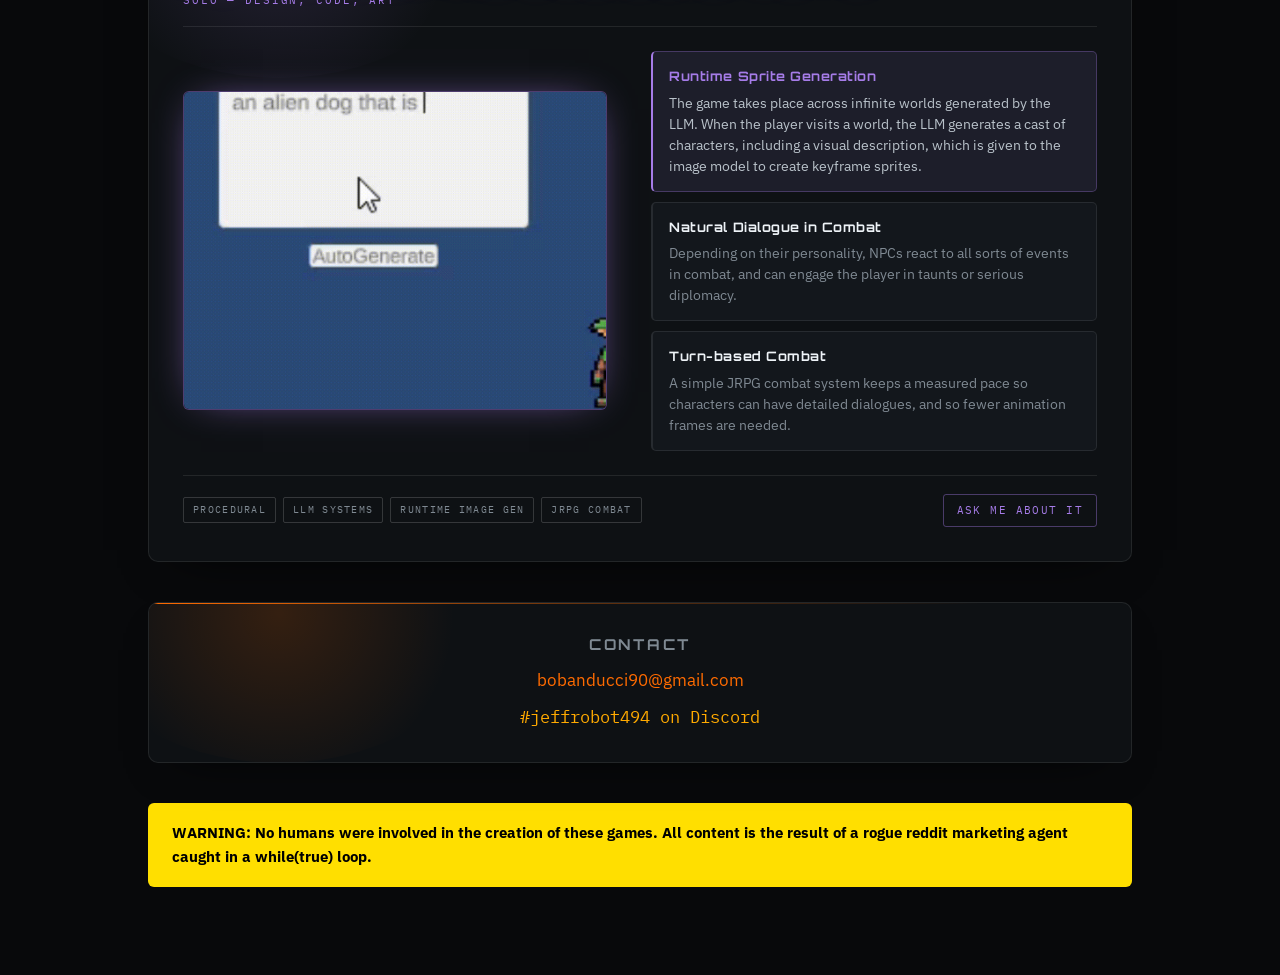
==== commit 2ea6e771: "Created for run world october game jam" ====
--- a/index.html
+++ b/index.html
@@ -197,7 +197,7 @@
         <p class="gameplay-status" role="status"></p>
       </div>
       <div class="pcard-body">
-        <p>A cel-shaded extraction shooter for PC. The gameplay clip follows a firefight around a domed outpost.</p>
+        <p>A cel-shaded extraction shooter for PC. Created in 30 days for the RUN.world October Game Jam</p>
       </div>
     </div>
 
